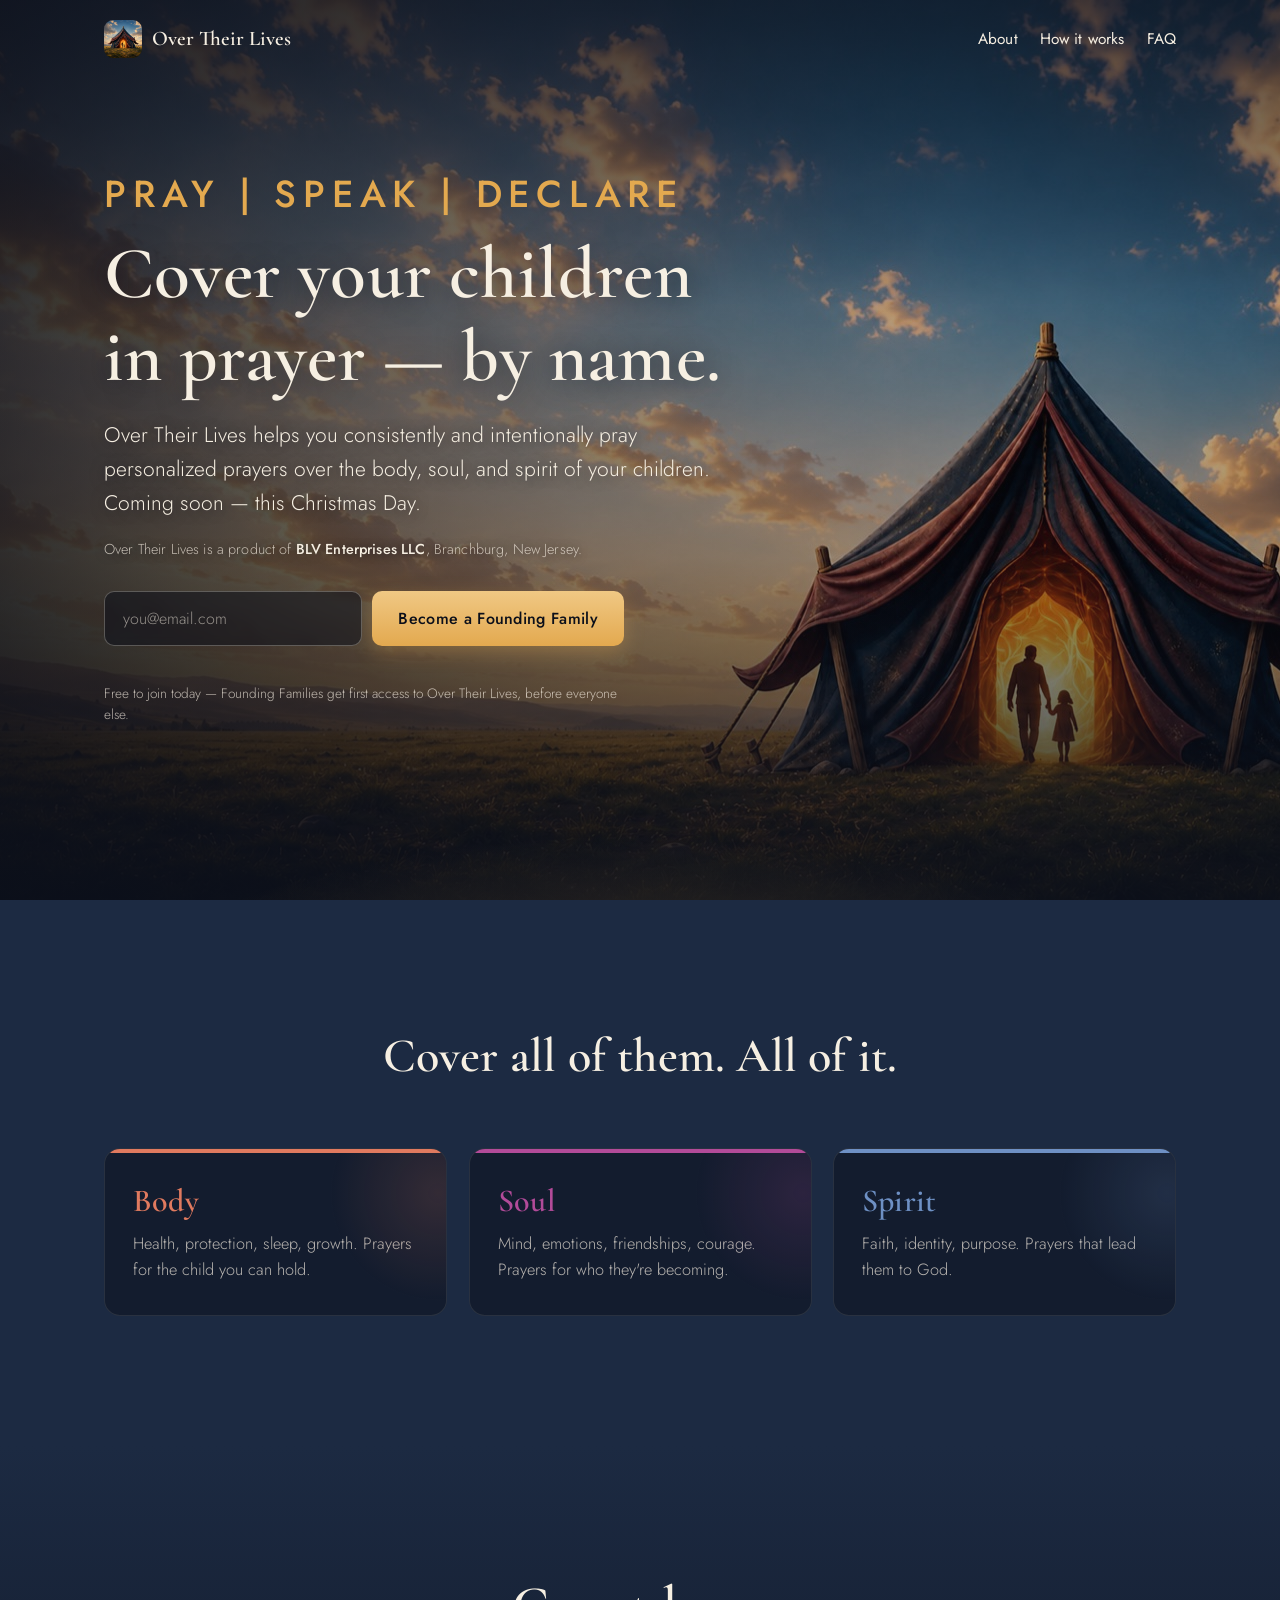
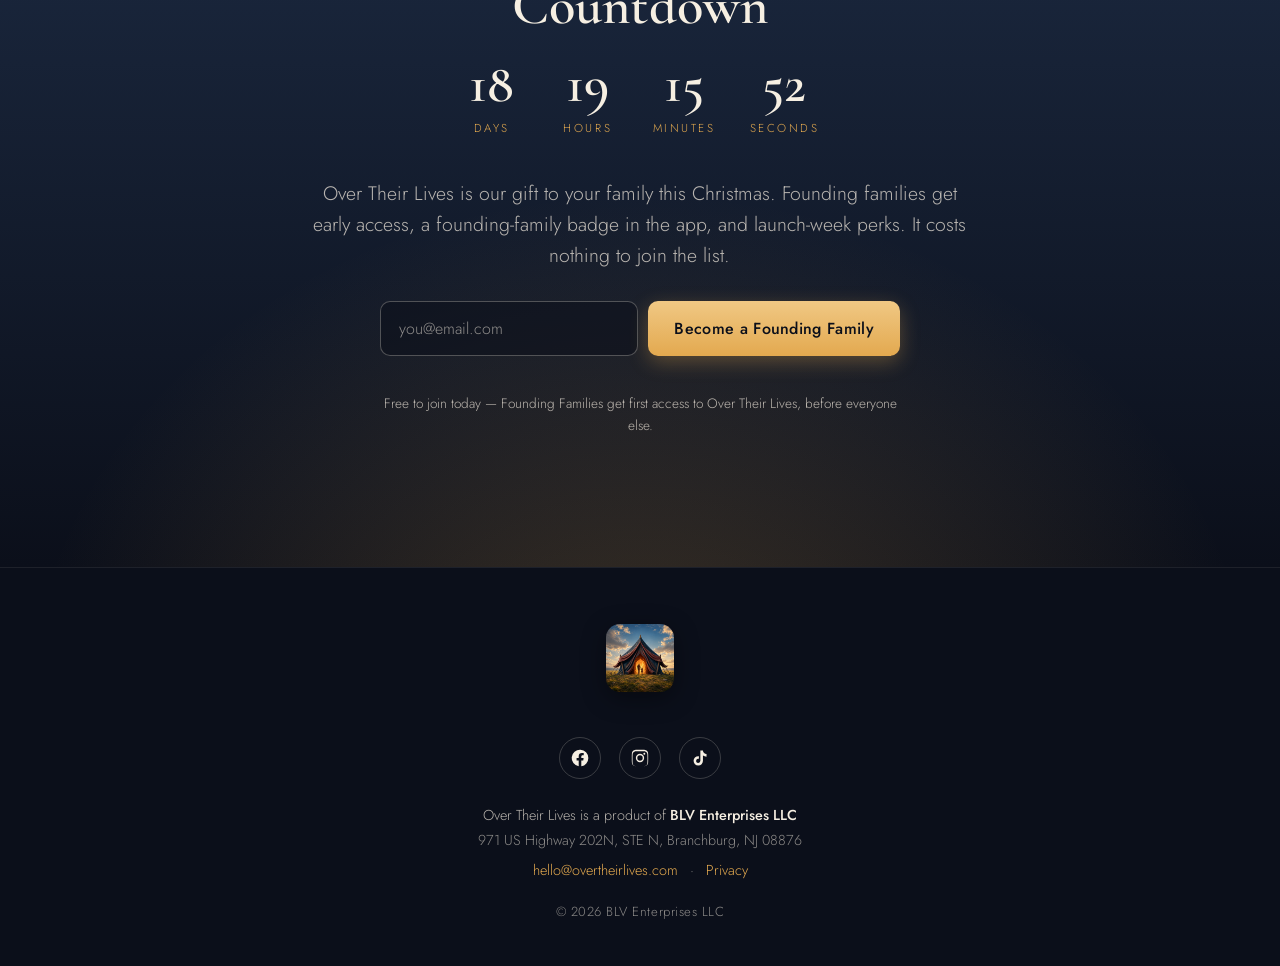
==== index.html @ 95457308 "Make BLV Enterprises LLC prominent for Apple entity verification - /about: h1 is now 'About BLV Ente" ====
<!DOCTYPE html>
<html lang="en">
<head>
<meta charset="UTF-8" />
<meta name="viewport" content="width=device-width, initial-scale=1.0" />

<title>Over Their Lives — Prayers That Know Your Child by Name</title>
<link rel="canonical" href="https://overtheirlives.com/" />
<meta name="description" content="Over Their Lives helps you consistently and intentionally pray personalized prayers over the body, soul, and spirit of your children. Coming Christmas Day 2026. Built by BLV Enterprises LLC." />
<meta name="theme-color" content="#0B0F1A" />

<!-- Open Graph -->
<meta property="og:type" content="website" />
<meta property="og:title" content="Over Their Lives — Prayers That Know Your Child by Name" />
<meta property="og:description" content="Personalized prayers for your children — body, soul, and spirit. Launching Christmas Day 2026. Become a founding family." />
<meta property="og:image" content="assets/og-image.jpg" />
<meta property="og:image:width" content="1200" />
<meta property="og:image:height" content="630" />
<meta property="og:url" content="https://overtheirlives.com/" />
<meta property="og:site_name" content="Over Their Lives" />

<!-- Twitter -->
<meta name="twitter:card" content="summary_large_image" />
<meta name="twitter:title" content="Over Their Lives — Prayers That Know Your Child by Name" />
<meta name="twitter:description" content="Personalized prayers for your children — body, soul, and spirit. Launching Christmas Day 2026." />
<meta name="twitter:image" content="assets/og-image.jpg" />

<!-- Favicons -->
<link rel="icon" href="assets/favicon.png" type="image/png" />
<link rel="apple-touch-icon" href="assets/apple-touch-icon.png" />

<!-- Fonts: system fallback renders instantly; Google Fonts swap in -->
<link rel="preconnect" href="https://fonts.googleapis.com" />
<link rel="preconnect" href="https://fonts.gstatic.com" crossorigin />
<link href="https://fonts.googleapis.com/css2?family=Cormorant+Garamond:wght@500;600&family=Jost:wght@300;400;500&display=swap" rel="stylesheet" />

<style>
  :root {
    --midnight:    #0B0F1A;
    --deep-night:  #1C2A42;
    --navy:        #3D5A80; /* Spirit */
    --plum:        #7B2869; /* Soul */
    --coral:       #E07A5F; /* Body */
    --gold:        #E3A94F; /* accents / CTA */
    --gold-soft:   #f0c884;
    --cream:       #F6EFE2;
    --cream-dim:   rgba(246, 239, 226, 0.72);
    --cream-faint: rgba(246, 239, 226, 0.55);

    --serif: "Cormorant Garamond", Georgia, "Times New Roman", serif;
    --sans:  "Jost", -apple-system, BlinkMacSystemFont, "Segoe UI", Helvetica, Arial, sans-serif;

    --maxw: 1120px;
  }

  * { box-sizing: border-box; }

  html { scroll-behavior: smooth; }

  body {
    margin: 0;
    background: var(--midnight);
    color: var(--cream);
    font-family: var(--sans);
    font-weight: 300;
    line-height: 1.6;
    -webkit-font-smoothing: antialiased;
    text-rendering: optimizeLegibility;
    overflow-x: hidden;
  }

  h1, h2, h3 {
    font-family: var(--serif);
    font-weight: 600;
    line-height: 1.12;
    margin: 0;
    letter-spacing: 0.2px;
  }

  p { margin: 0; }

  a { color: var(--gold); text-decoration: none; }
  a:hover { text-decoration: underline; }

  .wrap {
    width: 100%;
    max-width: var(--maxw);
    margin: 0 auto;
    padding: 0 24px;
  }

  .eyebrow {
    font-family: var(--sans);
    font-weight: 500;
    text-transform: uppercase;
    letter-spacing: 0.18em;
    font-size: clamp(1rem, 4.6vw, 2.35rem);
    color: var(--gold);
    display: block;
    line-height: 1.1;
    margin-bottom: 14px;
  }

  /* ---------- Top nav (overlay on hero) ---------- */
  .hero-nav { position: absolute; top: 0; left: 0; width: 100%; z-index: 6; }
  .hero-nav .nav-wrap {
    max-width: 1120px; margin: 0 auto; padding: 20px 24px;
    display: flex; align-items: center; gap: 14px;
  }
  .hero-nav .nav-logo { display: flex; align-items: center; gap: 10px; text-decoration: none; }
  .hero-nav .nav-logo img { width: 38px; height: 38px; border-radius: 9px; }
  .hero-nav .nav-brand { font-family: var(--serif); font-size: 1.3rem; font-weight: 600; color: var(--cream); }
  .hero-nav .nav-links { margin-left: auto; display: flex; gap: 22px; }
  .hero-nav .nav-links a {
    font-family: var(--sans); font-weight: 400; font-size: 0.96rem;
    color: var(--cream); text-decoration: none; letter-spacing: 0.01em; white-space: nowrap;
  }
  .hero-nav .nav-links a:hover { color: var(--gold); }
  @media (max-width: 480px) {
    .hero-nav .nav-brand { display: none; }
    .hero-nav .nav-links { gap: 16px; }
    .hero-nav .nav-links a { font-size: 0.9rem; }
    .hero-nav .nav-wrap { padding: 16px 20px; }
  }

  /* ---------- Reveal-on-scroll ---------- */
  .reveal {
    opacity: 0;
    transform: translateY(22px);
    transition: opacity 0.9s ease, transform 0.9s ease;
    will-change: opacity, transform;
  }
  .reveal.in { opacity: 1; transform: none; }
  @media (prefers-reduced-motion: reduce) {
    .reveal { opacity: 1; transform: none; transition: none; }
    html { scroll-behavior: auto; }
  }

  /* =====================================================
     HERO
  ===================================================== */
  .hero {
    position: relative;
    min-height: 100svh;
    display: flex;
    align-items: center;
    /* documented fallback if hero.jpg is missing */
    background:
      radial-gradient(120% 90% at 50% 118%, rgba(227,169,79,0.34) 0%, rgba(227,169,79,0) 55%),
      linear-gradient(180deg, #0B0F1A 0%, #1C2A42 100%);
    background-size: cover;
    background-position: center 42%;
    overflow: hidden;
  }
  .hero__img {
    position: absolute;
    inset: 0;
    width: 100%;
    height: 100%;
    object-fit: cover;
    object-position: center 42%;
    z-index: 0;
  }
  .hero__scrim {
    position: absolute;
    inset: 0;
    z-index: 1;
    background:
      linear-gradient(180deg, rgba(11,15,26,0.72) 0%, rgba(11,15,26,0.28) 34%, rgba(11,15,26,0.34) 62%, rgba(11,15,26,0.92) 100%),
      linear-gradient(90deg, rgba(11,15,26,0.78) 0%, rgba(11,15,26,0.22) 46%, rgba(11,15,26,0) 74%);
  }
  /* soft gold glow that breathes gently up from the base */
  .hero__glow {
    position: absolute;
    left: 50%; bottom: -18%;
    width: 130%; height: 60%;
    transform: translateX(-50%);
    z-index: 1;
    background: radial-gradient(50% 60% at 50% 100%, rgba(227,169,79,0.28) 0%, rgba(227,169,79,0) 70%);
    pointer-events: none;
    animation: breathe 7s ease-in-out infinite;
  }
  @keyframes breathe {
    0%, 100% { opacity: 0.65; }
    50%      { opacity: 1; }
  }
  @media (prefers-reduced-motion: reduce) {
    .hero__glow { animation: none; }
  }

  .hero__content {
    position: relative;
    z-index: 2;
    padding: 96px 0;
    max-width: 640px;
  }
  .hero h1 {
    font-size: clamp(2.6rem, 7vw, 4.6rem);
    margin: 18px 0 20px;
    text-shadow: 0 2px 26px rgba(11,15,26,0.55);
  }
  .hero .subline {
    font-size: clamp(1.05rem, 2.2vw, 1.32rem);
    color: var(--cream);
    max-width: 34em;
    margin-bottom: 18px;
    text-shadow: 0 1px 14px rgba(11,15,26,0.6);
  }
  .hero-entity {
    font-size: 0.9rem;
    color: var(--cream-dim);
    margin: 0 0 30px;
    letter-spacing: 0.01em;
    text-shadow: 0 1px 10px rgba(11,15,26,0.6);
  }
  .hero-entity strong { color: var(--cream); font-weight: 500; }

  /* =====================================================
     EMAIL FORM
  ===================================================== */
  .signup { max-width: 520px; }
  .form-row {
    display: flex;
    gap: 10px;
    flex-wrap: wrap;
  }
  .form-row input[type="email"] {
    flex: 1 1 220px;
    min-width: 0;
    padding: 15px 18px;
    font-family: var(--sans);
    font-size: 1rem;
    font-weight: 300;
    color: var(--cream);
    background: rgba(11,15,26,0.55);
    border: 1px solid rgba(246,239,226,0.28);
    border-radius: 10px;
    outline: none;
    transition: border-color 0.2s ease, box-shadow 0.2s ease;
    -webkit-backdrop-filter: blur(4px);
    backdrop-filter: blur(4px);
  }
  .form-row input[type="email"]::placeholder { color: var(--cream-faint); }
  .form-row input[type="email"]:focus {
    border-color: var(--gold);
    box-shadow: 0 0 0 3px rgba(227,169,79,0.25);
  }

  .btn {
    flex: 0 0 auto;
    padding: 15px 26px;
    font-family: var(--sans);
    font-size: 1rem;
    font-weight: 500;
    letter-spacing: 0.02em;
    color: var(--midnight);
    background: linear-gradient(180deg, var(--gold-soft) 0%, var(--gold) 100%);
    border: none;
    border-radius: 10px;
    cursor: pointer;
    box-shadow: 0 6px 20px rgba(227,169,79,0.32);
    transition: transform 0.15s ease, box-shadow 0.2s ease, filter 0.2s ease;
    white-space: nowrap;
  }
  .btn:hover { transform: translateY(-1px); box-shadow: 0 9px 26px rgba(227,169,79,0.42); filter: brightness(1.03); }
  .btn:active { transform: translateY(0); }
  .btn:disabled { opacity: 0.7; cursor: default; transform: none; }

  .microcopy {
    margin-top: 12px;
    font-size: 0.85rem;
    color: var(--cream-dim);
  }
  .form-error {
    margin-top: 10px;
    font-size: 0.85rem;
    color: var(--coral);
    min-height: 1.1em;
  }

  .form-success {
    display: none;
    padding: 20px 22px;
    background: rgba(61,90,128,0.22);
    border: 1px solid rgba(227,169,79,0.5);
    border-radius: 12px;
    font-family: var(--serif);
    font-size: 1.5rem;
    color: var(--cream);
  }
  .signup.done .form-panel { display: none; }
  .signup.done .form-success { display: block; }

  /* =====================================================
     SECTIONS
  ===================================================== */
  section { position: relative; }

  .section-pad { padding: clamp(72px, 11vw, 130px) 0; }

  /* Body / Soul / Spirit cards */
  .dims { background: var(--deep-night); }
  .dims .head {
    text-align: center;
    margin-bottom: clamp(40px, 6vw, 64px);
  }
  .dims h2 { font-size: clamp(1.9rem, 4.4vw, 3rem); }

  .cards {
    display: grid;
    grid-template-columns: repeat(3, 1fr);
    gap: 22px;
  }
  .card {
    position: relative;
    padding: 34px 28px 32px;
    background: rgba(11,15,26,0.5);
    border: 1px solid rgba(246,239,226,0.10);
    border-radius: 16px;
    overflow: hidden;
    transition: transform 0.25s ease, border-color 0.25s ease;
  }
  .card:hover { transform: translateY(-4px); border-color: rgba(246,239,226,0.2); }
  .card::before {
    content: "";
    position: absolute;
    top: 0; left: 0;
    width: 100%; height: 4px;
    background: var(--accent);
  }
  .card::after {
    content: "";
    position: absolute;
    top: -40%; right: -30%;
    width: 220px; height: 220px;
    border-radius: 50%;
    background: radial-gradient(circle, var(--accent) 0%, transparent 70%);
    opacity: 0.16;
    pointer-events: none;
  }
  .card h3 {
    font-size: 2rem;
    margin: 0 0 12px;
    color: var(--accent);
  }
  .card p { color: var(--cream-dim); font-size: 1.02rem; }

  .card--body   { --accent: #E07A5F; }
  .card--soul   { --accent: #B24B99; } /* lightened plum for legibility as accent text */
  .card--spirit { --accent: #6E90C4; } /* lightened navy for legibility as accent text */

  /* Founding families / final CTA */
  .founding {
    position: relative;
    text-align: center;
    background:
      radial-gradient(80% 120% at 50% 120%, rgba(227,169,79,0.22) 0%, rgba(227,169,79,0) 60%),
      linear-gradient(180deg, var(--deep-night) 0%, var(--midnight) 100%);
  }
  .founding h2 { font-size: clamp(2.1rem, 5vw, 3.4rem); margin-bottom: 20px; }
  .founding .body {
    font-size: clamp(1.05rem, 2vw, 1.22rem);
    color: var(--cream-dim);
    max-width: 34em;
    margin: 0 auto 30px;
  }
  .founding .signup { margin: 0 auto; }
  .founding .form-success { text-align: center; }

  /* Countdown */
  .countdown {
    display: flex;
    justify-content: center;
    gap: clamp(14px, 4vw, 34px);
    margin: 0 auto 40px;
    flex-wrap: wrap;
  }
  .cd-unit { min-width: 62px; }
  .cd-num {
    font-family: var(--serif);
    font-size: clamp(2.2rem, 6vw, 3.4rem);
    font-weight: 600;
    color: var(--cream);
    line-height: 1;
  }
  .cd-label {
    font-size: 0.72rem;
    text-transform: uppercase;
    letter-spacing: 0.22em;
    color: var(--gold);
    margin-top: 8px;
  }

  /* =====================================================
     FOOTER
  ===================================================== */
  footer {
    background: var(--midnight);
    border-top: 1px solid rgba(246,239,226,0.08);
    padding: 56px 0 44px;
    text-align: center;
  }
  .footer-mark {
    width: 68px; height: 68px;
    border-radius: 14px;
    margin-bottom: 20px;
    box-shadow: 0 6px 24px rgba(0,0,0,0.4);
  }
  .socials {
    display: flex;
    justify-content: center;
    gap: 18px;
    margin: 18px 0 24px;
  }
  .socials a {
    display: inline-flex;
    align-items: center;
    justify-content: center;
    width: 42px; height: 42px;
    border-radius: 50%;
    border: 1px solid rgba(246,239,226,0.2);
    color: var(--cream);
    transition: border-color 0.2s ease, background 0.2s ease, transform 0.2s ease;
  }
  .socials a:hover { border-color: var(--gold); background: rgba(227,169,79,0.12); transform: translateY(-2px); text-decoration: none; }
  .socials svg { width: 20px; height: 20px; fill: currentColor; }
  .foot-company {
    margin: 4px 0 18px;
    font-size: 0.9rem;
    color: var(--cream-dim);
    line-height: 1.7;
  }
  .foot-company strong { color: var(--cream); font-weight: 500; }
  .foot-address { color: var(--cream-faint); }
  .foot-links { margin-top: 6px; }
  .foot-links a { color: var(--gold); }
  .foot-dot { color: var(--cream-faint); margin: 0 8px; }
  .foot-line {
    font-size: 0.82rem;
    color: var(--cream-faint);
    letter-spacing: 0.04em;
  }

  /* =====================================================
     RESPONSIVE
  ===================================================== */
  @media (max-width: 860px) {
    .cards { grid-template-columns: 1fr; gap: 16px; }
    .hero__scrim {
      background:
        linear-gradient(180deg, rgba(11,15,26,0.66) 0%, rgba(11,15,26,0.35) 40%, rgba(11,15,26,0.94) 100%);
    }
    .hero__content { padding: 88px 0 72px; }
  }
  @media (max-width: 480px) {
    .wrap { padding: 0 20px; }
    .btn { flex: 1 1 100%; }
  }
</style>
</head>
<body>

<!-- ============================ HERO ============================ -->
<header class="hero" id="top">
  <nav class="hero-nav" aria-label="Primary">
    <div class="nav-wrap">
      <a class="nav-logo" href="/"><img src="assets/mark-256.png" alt="" /><span class="nav-brand">Over Their Lives</span></a>
      <div class="nav-links">
        <a href="/about">About</a>
        <a href="/how-it-works">How it works</a>
        <a href="/faq">FAQ</a>
      </div>
    </div>
  </nav>
  <img class="hero__img" src="assets/hero.jpg"
       alt="A glowing tent standing in an open field at golden hour, a parent leading a child by the hand into the warm light inside — the covering over a family."
       fetchpriority="high" />
  <div class="hero__scrim"></div>
  <div class="hero__glow"></div>

  <div class="wrap">
    <div class="hero__content">
      <span class="eyebrow">Pray&nbsp;|&nbsp;Speak&nbsp;|&nbsp;Declare</span>
      <h1>Cover your children in prayer — by name.</h1>
      <p class="subline">Over Their Lives helps you consistently and intentionally pray personalized prayers over the body, soul, and spirit of your children. Coming soon — this Christmas Day.</p>
      <p class="hero-entity">Over Their Lives is a product of <strong>BLV Enterprises LLC</strong>, Branchburg, New Jersey.</p>

      <!-- SIGNUP (hero) -->
      <form class="signup" data-signup novalidate
            action="https://formspree.io/f/xaewqpoo" method="POST">
        <div class="form-panel">
          <div class="form-row">
            <label class="sr-only" for="email-hero" style="position:absolute;width:1px;height:1px;overflow:hidden;clip:rect(0 0 0 0);">Your email address</label>
            <input id="email-hero" type="email" name="email" required
                   autocomplete="email" placeholder="you@email.com" />
            <button class="btn" type="submit">Become a Founding Family</button>
          </div>
          <p class="form-error" data-error aria-live="polite"></p>
          <p class="microcopy">Free to join today — Founding Families get first access to Over Their Lives, before everyone else.</p>
        </div>
        <div class="form-success" role="status">You're in. See you Christmas morning. 🕊️</div>
      </form>
    </div>
  </div>
</header>

<!-- ============ BODY · SOUL · SPIRIT ============ -->
<section class="dims section-pad">
  <div class="wrap">
    <div class="head reveal">
      <h2>Cover all of them. All of it.</h2>
    </div>
    <div class="cards">
      <div class="card card--body reveal">
        <h3>Body</h3>
        <p>Health, protection, sleep, growth. Prayers for the child you can hold.</p>
      </div>
      <div class="card card--soul reveal">
        <h3>Soul</h3>
        <p>Mind, emotions, friendships, courage. Prayers for who they're becoming.</p>
      </div>
      <div class="card card--spirit reveal">
        <h3>Spirit</h3>
        <p>Faith, identity, purpose. Prayers that lead them to God.</p>
      </div>
    </div>
  </div>
</section>

<!-- ============ FOUNDING FAMILIES (final ask) ============ -->
<section class="founding section-pad" id="join">
  <div class="wrap">
    <h2 class="reveal">Countdown</h2>

    <!-- Gentle countdown to Dec 25, 2026 -->
    <div class="countdown reveal" data-countdown aria-label="Time until launch on December 25, 2026">
      <div class="cd-unit"><div class="cd-num" data-days>—</div><div class="cd-label">Days</div></div>
      <div class="cd-unit"><div class="cd-num" data-hours>—</div><div class="cd-label">Hours</div></div>
      <div class="cd-unit"><div class="cd-num" data-mins>—</div><div class="cd-label">Minutes</div></div>
      <div class="cd-unit"><div class="cd-num" data-secs>—</div><div class="cd-label">Seconds</div></div>
    </div>

    <p class="body reveal">Over Their Lives is our gift to your family this Christmas. Founding families get early access, a founding-family badge in the app, and launch-week perks. It costs nothing to join the list.</p>

    <!-- SIGNUP (repeat) -->
    <form class="signup reveal" data-signup novalidate
          action="https://formspree.io/f/xaewqpoo" method="POST">
      <div class="form-panel">
        <div class="form-row">
          <label for="email-join" style="position:absolute;width:1px;height:1px;overflow:hidden;clip:rect(0 0 0 0);">Your email address</label>
          <input id="email-join" type="email" name="email" required
                 autocomplete="email" placeholder="you@email.com" />
          <button class="btn" type="submit">Become a Founding Family</button>
        </div>
        <p class="form-error" data-error aria-live="polite"></p>
        <p class="microcopy">Free to join today — Founding Families get first access to Over Their Lives, before everyone else.</p>
      </div>
      <div class="form-success" role="status">You're in. See you Christmas morning. 🕊️</div>
    </form>
  </div>
</section>

<!-- ============ FOOTER ============ -->
<footer>
  <div class="wrap">
    <img class="footer-mark" src="assets/mark-256.png" alt="Over Their Lives mark" />
    <div class="socials">
      <!-- [NANA DECIDES: exact profile URLs] -->
      <a href="https://www.facebook.com/overtheirlives" aria-label="Over Their Lives on Facebook" target="_blank" rel="noopener">
        <svg viewBox="0 0 24 24" aria-hidden="true"><path d="M22 12a10 10 0 1 0-11.56 9.88v-6.99H7.9V12h2.54V9.8c0-2.5 1.49-3.89 3.78-3.89 1.09 0 2.24.2 2.24.2v2.46h-1.26c-1.24 0-1.63.77-1.63 1.56V12h2.78l-.44 2.89h-2.34v6.99A10 10 0 0 0 22 12z"/></svg>
      </a>
      <a href="https://www.instagram.com/overtheirlives" aria-label="Over Their Lives on Instagram" target="_blank" rel="noopener">
        <svg viewBox="0 0 24 24" aria-hidden="true"><path d="M12 2.16c3.2 0 3.58.01 4.85.07 1.17.05 1.8.25 2.23.41.56.22.96.48 1.38.9.42.42.68.82.9 1.38.16.42.36 1.06.41 2.23.06 1.27.07 1.65.07 4.85s-.01 3.58-.07 4.85c-.05 1.17-.25 1.8-.41 2.23-.22.56-.48.96-.9 1.38-.42.42-.82.68-1.38.9-.42.16-1.06.36-2.23.41-1.27.06-1.65.07-4.85.07s-3.58-.01-4.85-.07c-1.17-.05-1.8-.25-2.23-.41a3.7 3.7 0 0 1-1.38-.9 3.7 3.7 0 0 1-.9-1.38c-.16-.42-.36-1.06-.41-2.23C2.17 15.58 2.16 15.2 2.16 12s.01-3.58.07-4.85c.05-1.17.25-1.8.41-2.23.22-.56.48-.96.9-1.38.42-.42.82-.68 1.38-.9.42-.16 1.06-.36 2.23-.41C8.42 2.17 8.8 2.16 12 2.16zm0 1.8c-3.15 0-3.52.01-4.76.07-.98.04-1.5.21-1.86.35-.47.18-.8.4-1.15.75-.35.35-.57.68-.75 1.15-.14.36-.31.88-.35 1.86-.06 1.24-.07 1.61-.07 4.76s.01 3.52.07 4.76c.04.98.21 1.5.35 1.86.18.47.4.8.75 1.15.35.35.68.57 1.15.75.36.14.88.31 1.86.35 1.24.06 1.61.07 4.76.07s3.52-.01 4.76-.07c.98-.04 1.5-.21 1.86-.35.47-.18.8-.4 1.15-.75.35-.35.57-.68.75-1.15.14-.36.31-.88.35-1.86.06-1.24.07-1.61.07-4.76s-.01-3.52-.07-4.76c-.04-.98-.21-1.5-.35-1.86a3.1 3.1 0 0 0-.75-1.15 3.1 3.1 0 0 0-1.15-.75c-.36-.14-.88-.31-1.86-.35-1.24-.06-1.61-.07-4.76-.07zm0 3.06a4.98 4.98 0 1 1 0 9.96 4.98 4.98 0 0 1 0-9.96zm0 8.21a3.23 3.23 0 1 0 0-6.46 3.23 3.23 0 0 0 0 6.46zm6.34-8.41a1.16 1.16 0 1 1-2.32 0 1.16 1.16 0 0 1 2.32 0z"/></svg>
      </a>
      <a href="https://www.tiktok.com/@overtheirlives" aria-label="Over Their Lives on TikTok" target="_blank" rel="noopener">
        <svg viewBox="0 0 24 24" aria-hidden="true"><path d="M16.6 5.82a4.28 4.28 0 0 1-1.06-2.82h-3.1v12.4a2.52 2.52 0 0 1-2.52 2.52 2.52 2.52 0 1 1 .75-4.92V9.83a5.62 5.62 0 0 0-.75-.05 5.62 5.62 0 1 0 5.62 5.62V9.01a7.34 7.34 0 0 0 4.29 1.37V7.28a4.28 4.28 0 0 1-3.23-1.46z"/></svg>
      </a>
    </div>
    <div class="foot-company">
      <p>Over Their Lives is a product of <strong>BLV Enterprises&nbsp;LLC</strong></p>
      <p class="foot-address">971 US Highway 202N, STE N, Branchburg, NJ 08876</p>
      <p class="foot-links">
        <a href="mailto:hello@overtheirlives.com">hello@overtheirlives.com</a>
        <span class="foot-dot" aria-hidden="true">·</span>
        <a href="/privacy">Privacy</a>
      </p>
    </div>
    <p class="foot-line">© 2026 BLV Enterprises LLC</p>
  </div>
</footer>

<script>
  /* ---------- Reveal on scroll ---------- */
  (function () {
    var els = document.querySelectorAll('.reveal');
    if (!('IntersectionObserver' in window)) {
      els.forEach(function (el) { el.classList.add('in'); });
      return;
    }
    var io = new IntersectionObserver(function (entries) {
      entries.forEach(function (e) {
        if (e.isIntersecting) { e.target.classList.add('in'); io.unobserve(e.target); }
      });
    }, { threshold: 0.14 });
    els.forEach(function (el) { io.observe(el); });
  })();

  /* ---------- Email capture ----------
     Validates client-side and shows the warm success state.
     Wiring a provider is a one-line change: set FORM_ACTION_PLACEHOLDER
     to your form endpoint (Kit / Formspree / Mailchimp). If the action is
     a real URL, the form POSTs to it (fetch) and still shows the success
     state without leaving the page. Until then it "succeeds" locally so
     the experience is testable.
  */
  (function () {
    var EMAIL_RE = /^[^\s@]+@[^\s@]+\.[^\s@]+$/;

    document.querySelectorAll('[data-signup]').forEach(function (form) {
      var input = form.querySelector('input[type="email"]');
      var errEl = form.querySelector('[data-error]');
      var btn   = form.querySelector('button[type="submit"]');

      form.addEventListener('submit', function (ev) {
        ev.preventDefault();
        errEl.textContent = '';
        var email = (input.value || '').trim();

        if (!EMAIL_RE.test(email)) {
          errEl.textContent = 'Please enter a valid email address.';
          input.focus();
          return;
        }

        var action = form.getAttribute('action');
        var wired = action && action.indexOf('FORM_ACTION_PLACEHOLDER') === -1;

        var succeed = function () { form.classList.add('done'); };

        if (!wired) {
          // Provider not chosen yet — succeed locally so the flow is testable.
          succeed();
          return;
        }

        btn.disabled = true;
        btn.textContent = 'Joining…';
        var data = new FormData(form);
        fetch(action, { method: 'POST', body: data, headers: { 'Accept': 'application/json' } })
          .then(function (r) {
            if (r.ok) { succeed(); }
            else { throw new Error('bad response'); }
          })
          .catch(function () {
            btn.disabled = false;
            btn.textContent = 'Become a Founding Family';
            errEl.textContent = 'Something went wrong. Please try again.';
          });
      });
    });
  })();

  /* ---------- Countdown to Christmas Day 2026 ---------- */
  (function () {
    var box = document.querySelector('[data-countdown]');
    if (!box) return;
    // Launch: Dec 25, 2026, 00:00 local time.
    var target = new Date(2026, 11, 25, 0, 0, 0).getTime();
    var elD = box.querySelector('[data-days]');
    var elH = box.querySelector('[data-hours]');
    var elM = box.querySelector('[data-mins]');
    var elS = box.querySelector('[data-secs]');

    function pad(n) { return (n < 10 ? '0' : '') + n; }

    function tick() {
      var diff = target - Date.now();
      if (diff <= 0) {
        elD.textContent = elH.textContent = elM.textContent = elS.textContent = '00';
        box.setAttribute('aria-label', 'Over Their Lives has launched.');
        return;
      }
      var s = Math.floor(diff / 1000);
      elD.textContent = Math.floor(s / 86400);
      elH.textContent = pad(Math.floor((s % 86400) / 3600));
      elM.textContent = pad(Math.floor((s % 3600) / 60));
      elS.textContent = pad(s % 60);
    }
    tick();
    setInterval(tick, 1000);
  })();
</script>
</body>
</html>
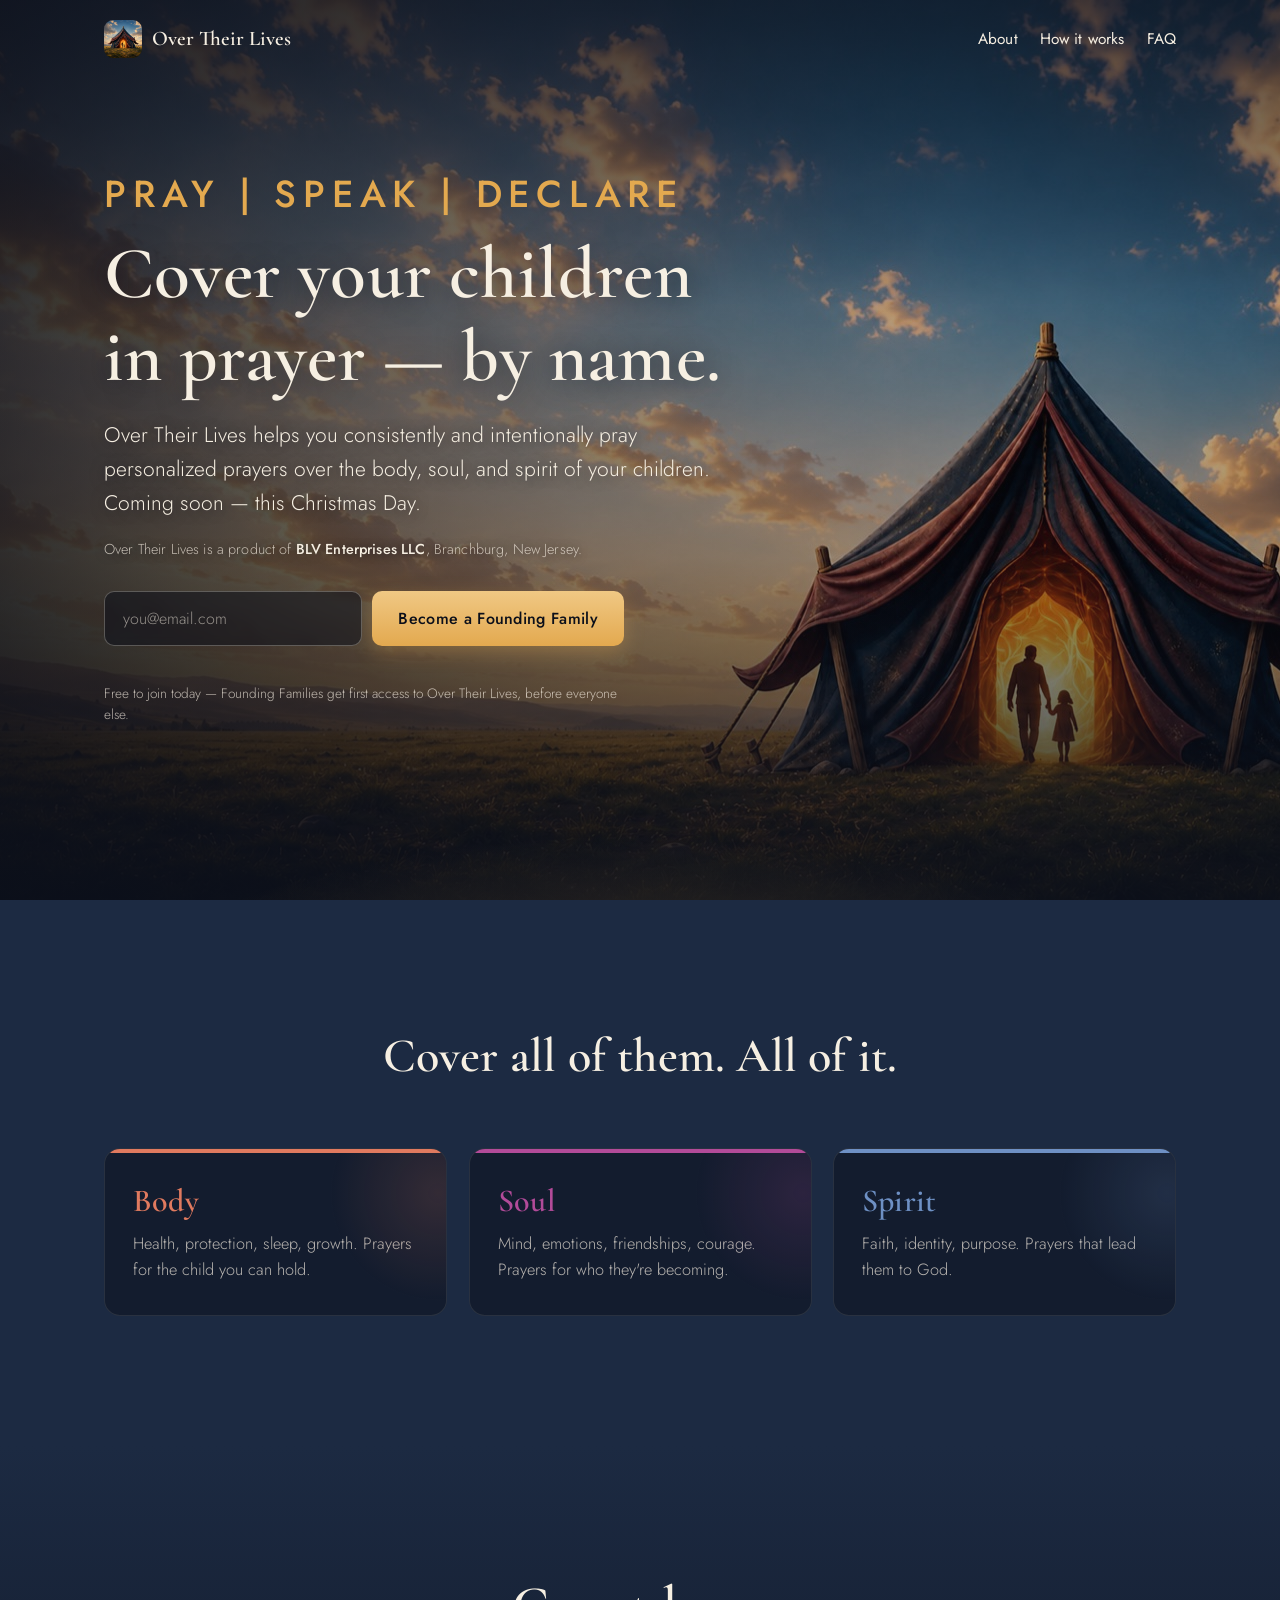
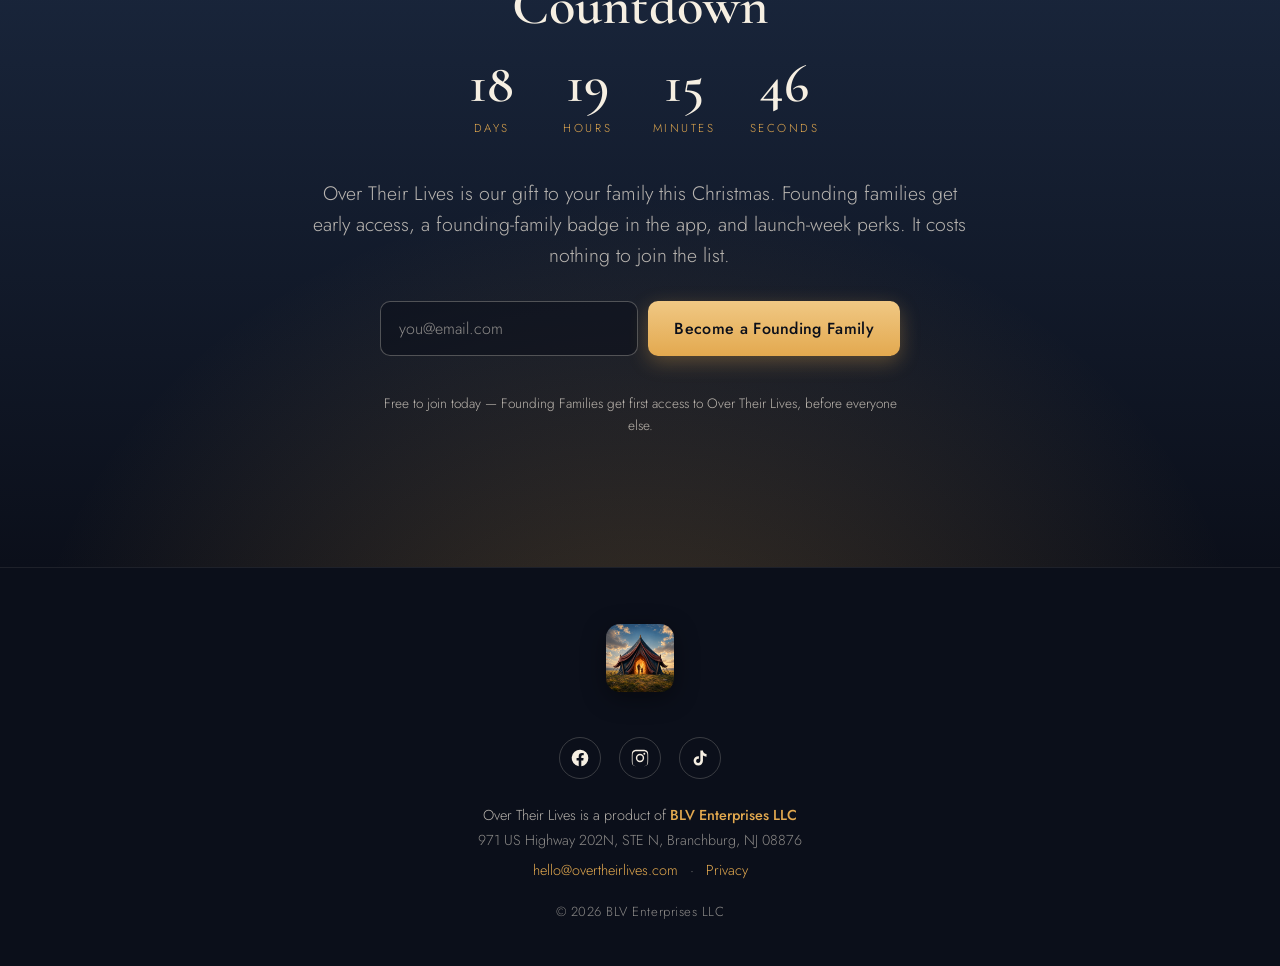
==== commit c10447be: "Footer: link BLV Enterprises LLC to the company site blventerprisesllc.com is live, so the footer's " ====
--- a/index.html
+++ b/index.html
@@ -577,7 +577,7 @@
       </a>
     </div>
     <div class="foot-company">
-      <p>Over Their Lives is a product of <strong>BLV Enterprises&nbsp;LLC</strong></p>
+      <p>Over Their Lives is a product of <strong><a href="https://blventerprisesllc.com">BLV Enterprises&nbsp;LLC</a></strong></p>
       <p class="foot-address">971 US Highway 202N, STE N, Branchburg, NJ 08876</p>
       <p class="foot-links">
         <a href="mailto:hello@overtheirlives.com">hello@overtheirlives.com</a>
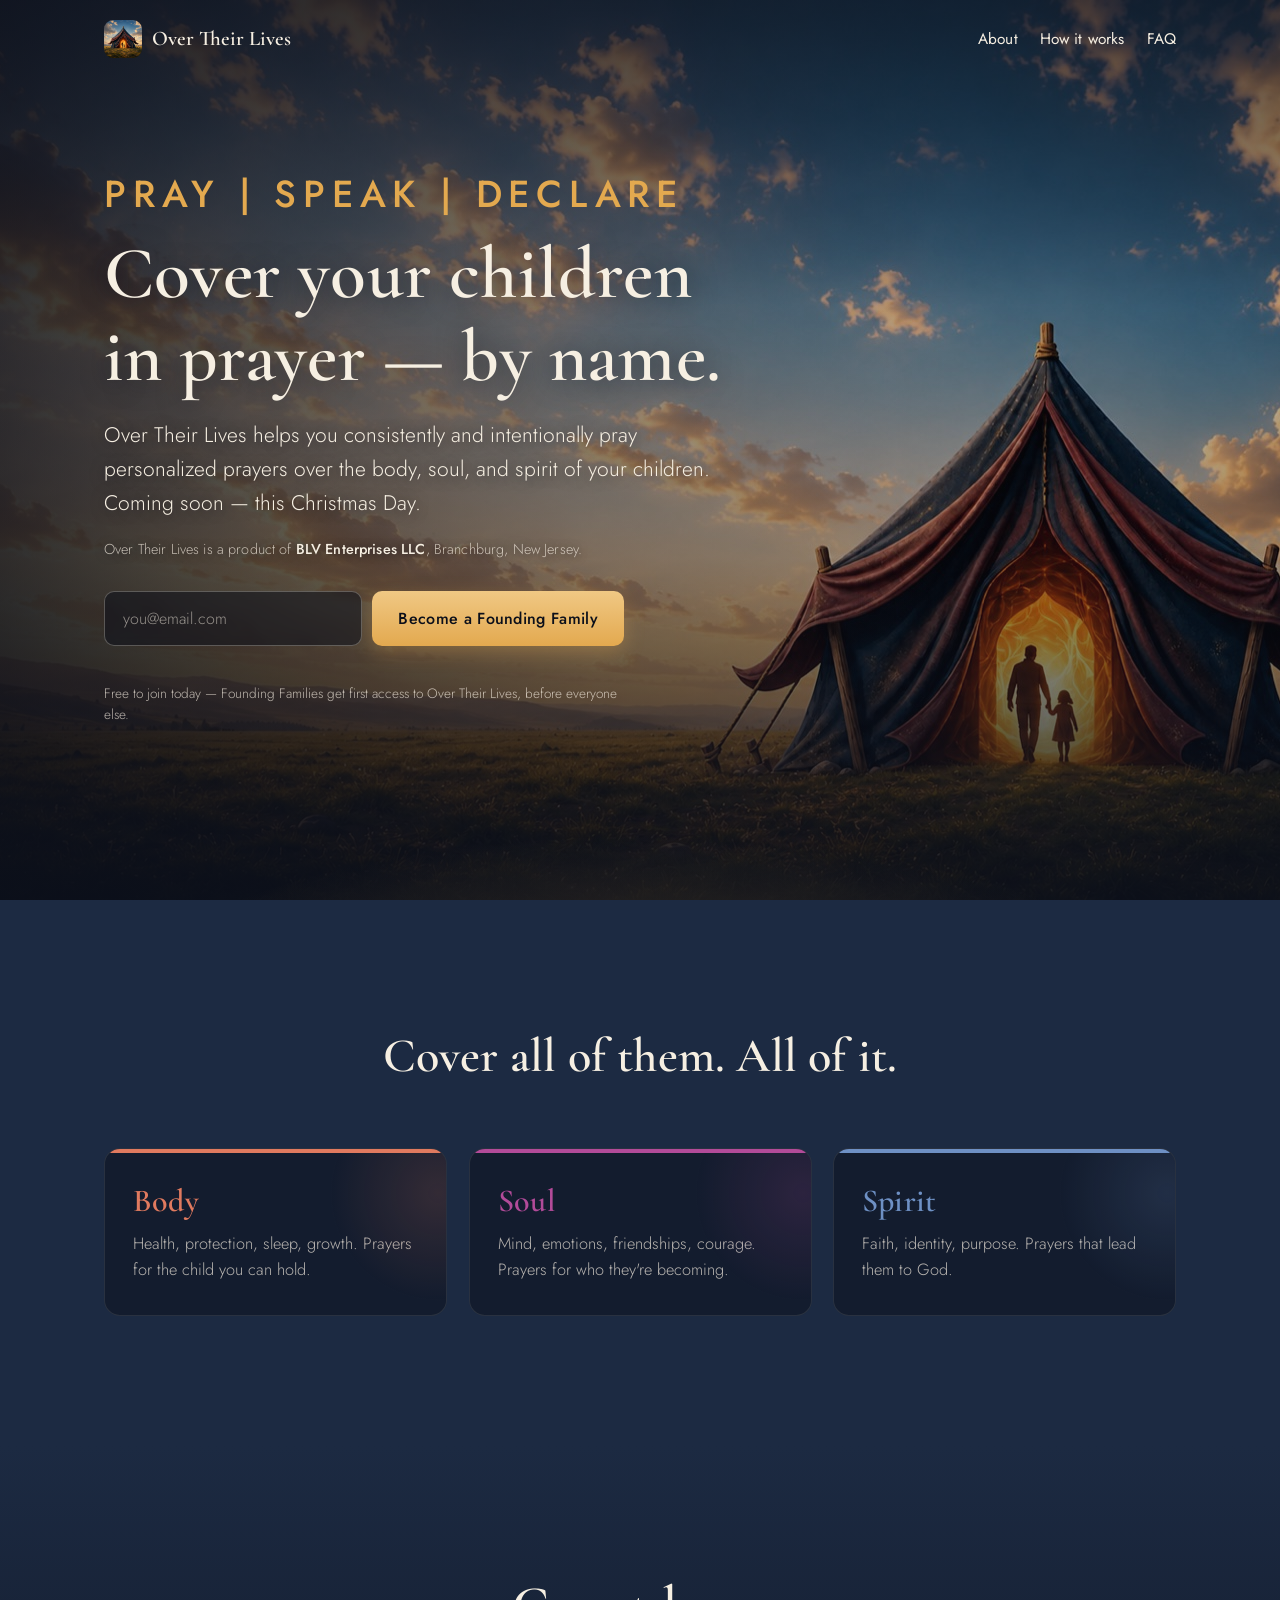
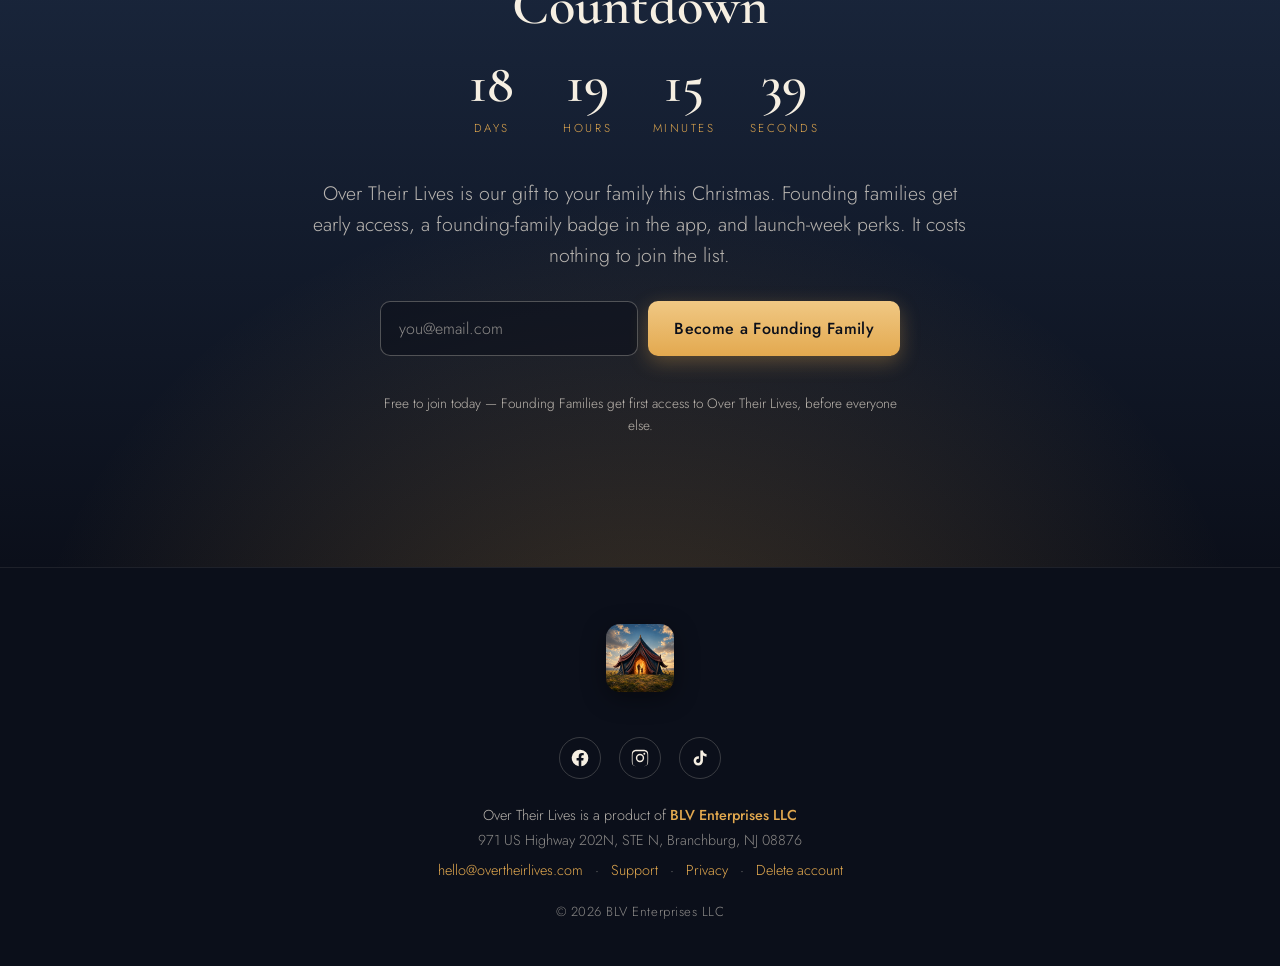
==== commit 8b5dad29: "Add /delete-account and /support pages (App Store + Play requirements) - /delete-account: Google Pla" ====
--- a/index.html
+++ b/index.html
@@ -582,7 +582,11 @@
       <p class="foot-links">
         <a href="mailto:hello@overtheirlives.com">hello@overtheirlives.com</a>
         <span class="foot-dot" aria-hidden="true">·</span>
+        <a href="/support">Support</a>
+        <span class="foot-dot" aria-hidden="true">·</span>
         <a href="/privacy">Privacy</a>
+        <span class="foot-dot" aria-hidden="true">·</span>
+        <a href="/delete-account">Delete account</a>
       </p>
     </div>
     <p class="foot-line">© 2026 BLV Enterprises LLC</p>
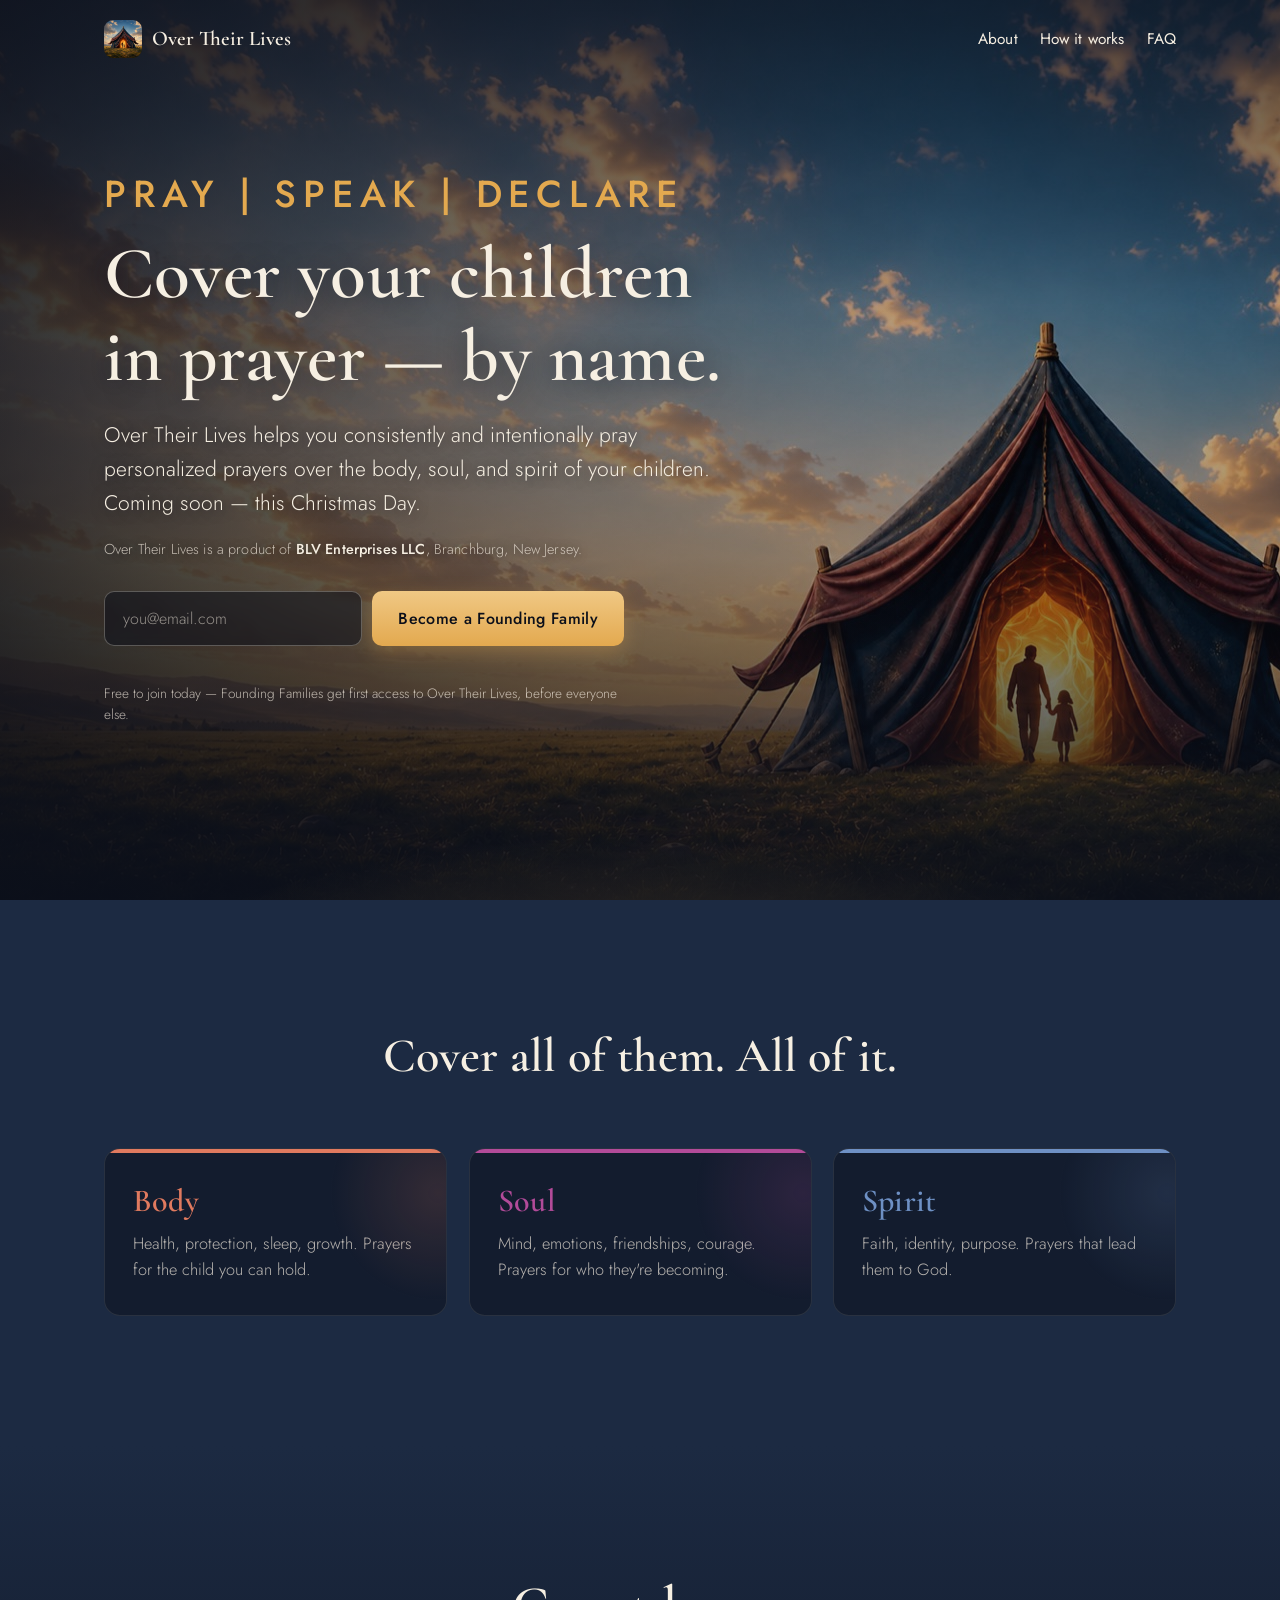
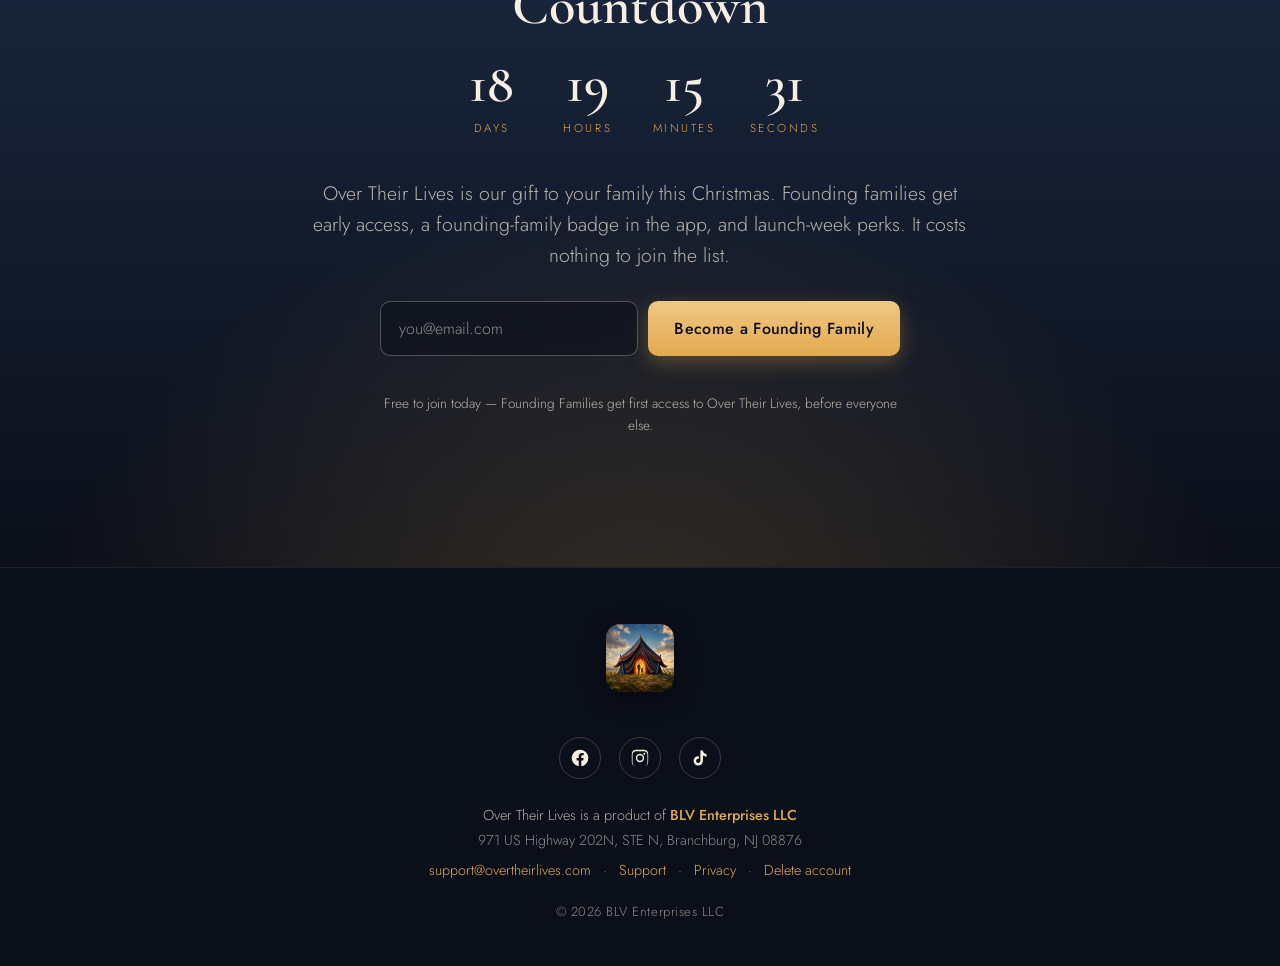
==== commit f5b2f0f2: "Site update (3 Nov): support@ contact, age-not-DOB, multi-person circle - Retire hello@ -> support@ " ====
--- a/index.html
+++ b/index.html
@@ -580,7 +580,7 @@
       <p>Over Their Lives is a product of <strong><a href="https://blventerprisesllc.com">BLV Enterprises&nbsp;LLC</a></strong></p>
       <p class="foot-address">971 US Highway 202N, STE N, Branchburg, NJ 08876</p>
       <p class="foot-links">
-        <a href="mailto:hello@overtheirlives.com">hello@overtheirlives.com</a>
+        <a href="mailto:support@overtheirlives.com">support@overtheirlives.com</a>
         <span class="foot-dot" aria-hidden="true">·</span>
         <a href="/support">Support</a>
         <span class="foot-dot" aria-hidden="true">·</span>
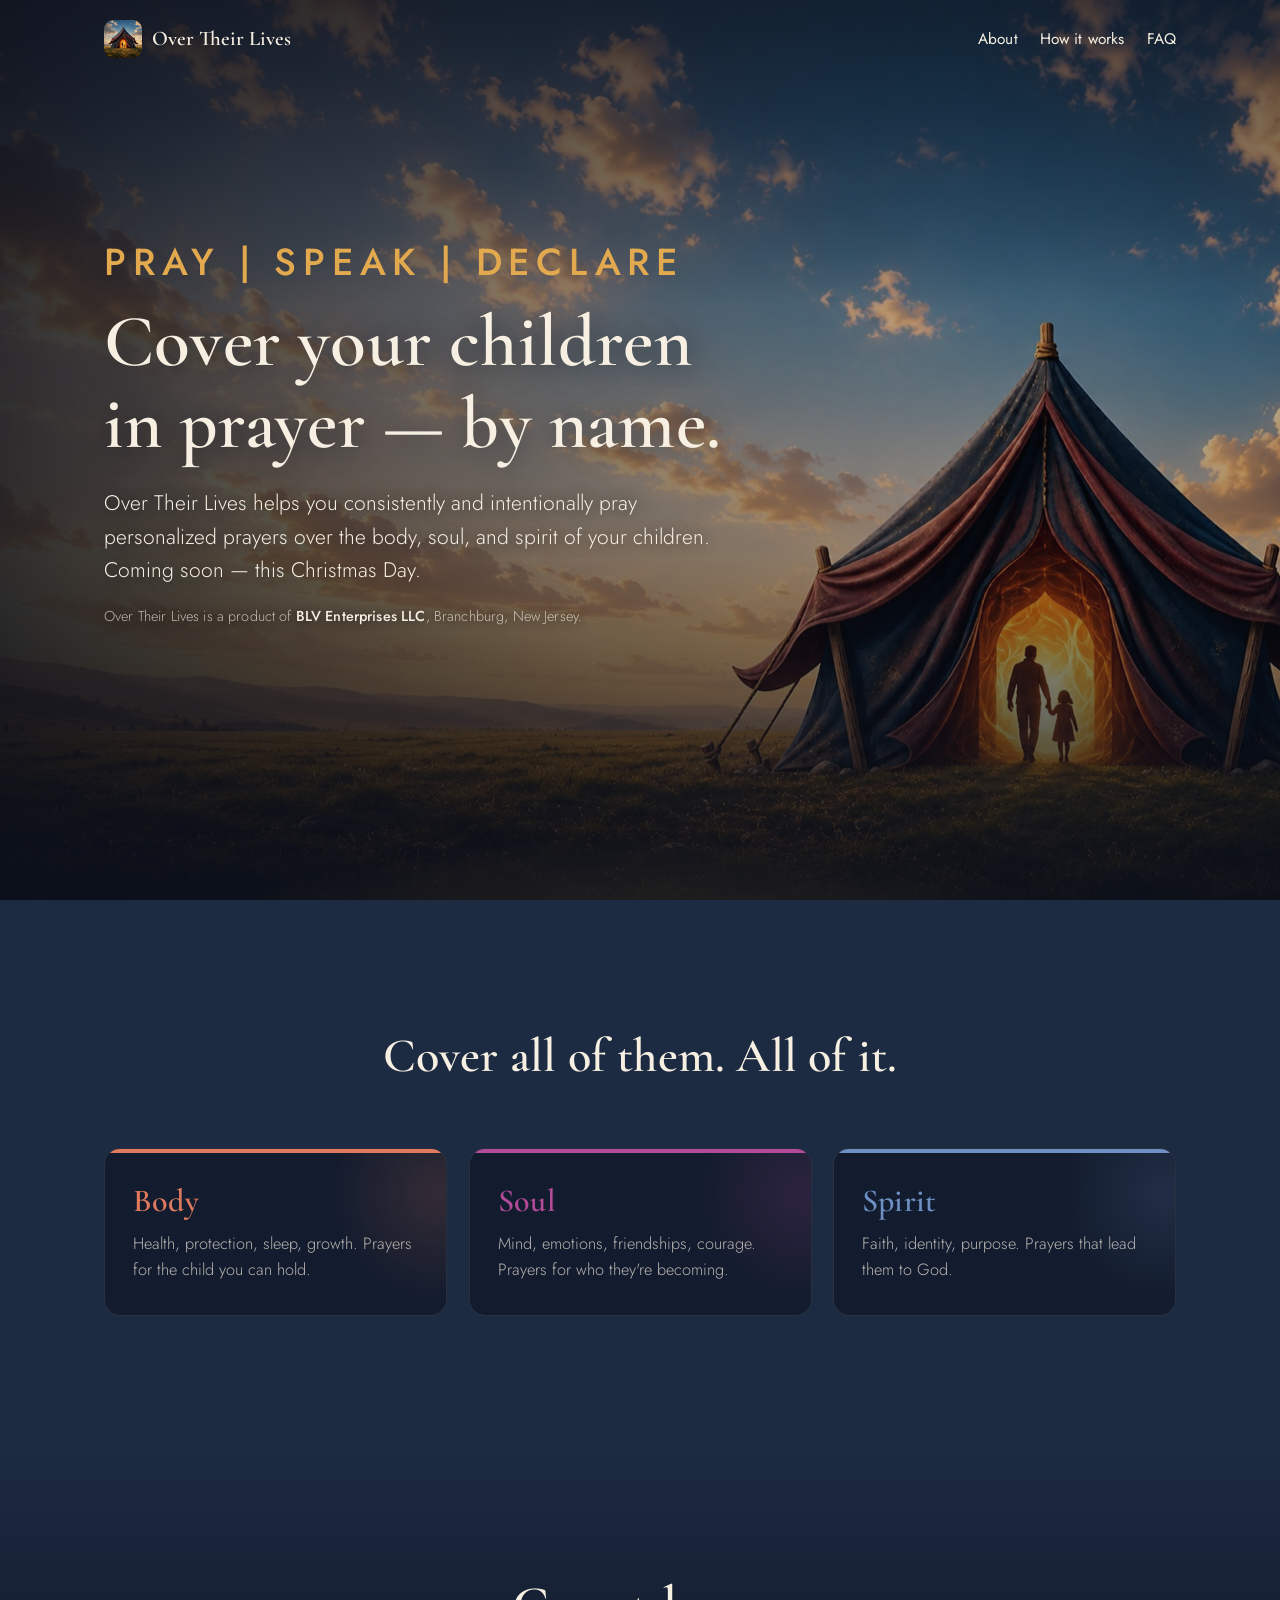
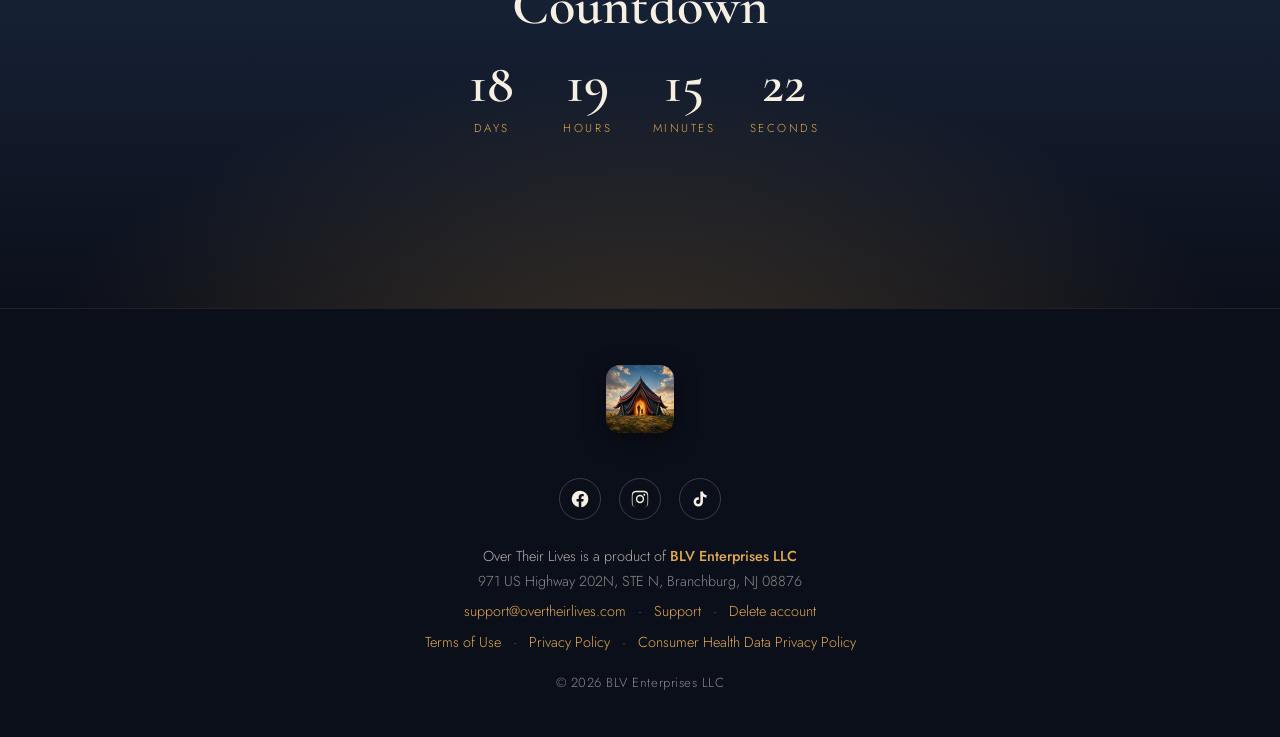
==== commit 10df84ef: "Publish Terms of Use, Privacy Policy and Consumer Health Data Privacy Policy - New /terms and /healt" ====
--- a/index.html
+++ b/index.html
@@ -12,7 +12,7 @@
 <!-- Open Graph -->
 <meta property="og:type" content="website" />
 <meta property="og:title" content="Over Their Lives — Prayers That Know Your Child by Name" />
-<meta property="og:description" content="Personalized prayers for your children — body, soul, and spirit. Launching Christmas Day 2026. Become a founding family." />
+<meta property="og:description" content="Personalized prayers for your children — body, soul, and spirit. Launching Christmas Day 2026." />
 <meta property="og:image" content="assets/og-image.jpg" />
 <meta property="og:image:width" content="1200" />
 <meta property="og:image:height" content="630" />
@@ -216,82 +216,6 @@
   .hero-entity strong { color: var(--cream); font-weight: 500; }
 
   /* =====================================================
-     EMAIL FORM
-  ===================================================== */
-  .signup { max-width: 520px; }
-  .form-row {
-    display: flex;
-    gap: 10px;
-    flex-wrap: wrap;
-  }
-  .form-row input[type="email"] {
-    flex: 1 1 220px;
-    min-width: 0;
-    padding: 15px 18px;
-    font-family: var(--sans);
-    font-size: 1rem;
-    font-weight: 300;
-    color: var(--cream);
-    background: rgba(11,15,26,0.55);
-    border: 1px solid rgba(246,239,226,0.28);
-    border-radius: 10px;
-    outline: none;
-    transition: border-color 0.2s ease, box-shadow 0.2s ease;
-    -webkit-backdrop-filter: blur(4px);
-    backdrop-filter: blur(4px);
-  }
-  .form-row input[type="email"]::placeholder { color: var(--cream-faint); }
-  .form-row input[type="email"]:focus {
-    border-color: var(--gold);
-    box-shadow: 0 0 0 3px rgba(227,169,79,0.25);
-  }
-
-  .btn {
-    flex: 0 0 auto;
-    padding: 15px 26px;
-    font-family: var(--sans);
-    font-size: 1rem;
-    font-weight: 500;
-    letter-spacing: 0.02em;
-    color: var(--midnight);
-    background: linear-gradient(180deg, var(--gold-soft) 0%, var(--gold) 100%);
-    border: none;
-    border-radius: 10px;
-    cursor: pointer;
-    box-shadow: 0 6px 20px rgba(227,169,79,0.32);
-    transition: transform 0.15s ease, box-shadow 0.2s ease, filter 0.2s ease;
-    white-space: nowrap;
-  }
-  .btn:hover { transform: translateY(-1px); box-shadow: 0 9px 26px rgba(227,169,79,0.42); filter: brightness(1.03); }
-  .btn:active { transform: translateY(0); }
-  .btn:disabled { opacity: 0.7; cursor: default; transform: none; }
-
-  .microcopy {
-    margin-top: 12px;
-    font-size: 0.85rem;
-    color: var(--cream-dim);
-  }
-  .form-error {
-    margin-top: 10px;
-    font-size: 0.85rem;
-    color: var(--coral);
-    min-height: 1.1em;
-  }
-
-  .form-success {
-    display: none;
-    padding: 20px 22px;
-    background: rgba(61,90,128,0.22);
-    border: 1px solid rgba(227,169,79,0.5);
-    border-radius: 12px;
-    font-family: var(--serif);
-    font-size: 1.5rem;
-    color: var(--cream);
-  }
-  .signup.done .form-panel { display: none; }
-  .signup.done .form-success { display: block; }
-
-  /* =====================================================
      SECTIONS
   ===================================================== */
   section { position: relative; }
@@ -358,14 +282,6 @@
       linear-gradient(180deg, var(--deep-night) 0%, var(--midnight) 100%);
   }
   .founding h2 { font-size: clamp(2.1rem, 5vw, 3.4rem); margin-bottom: 20px; }
-  .founding .body {
-    font-size: clamp(1.05rem, 2vw, 1.22rem);
-    color: var(--cream-dim);
-    max-width: 34em;
-    margin: 0 auto 30px;
-  }
-  .founding .signup { margin: 0 auto; }
-  .founding .form-success { text-align: center; }
 
   /* Countdown */
   .countdown {
@@ -454,7 +370,6 @@
   }
   @media (max-width: 480px) {
     .wrap { padding: 0 20px; }
-    .btn { flex: 1 1 100%; }
   }
 </style>
 </head>
@@ -484,22 +399,6 @@
       <h1>Cover your children in prayer — by name.</h1>
       <p class="subline">Over Their Lives helps you consistently and intentionally pray personalized prayers over the body, soul, and spirit of your children. Coming soon — this Christmas Day.</p>
       <p class="hero-entity">Over Their Lives is a product of <strong>BLV Enterprises LLC</strong>, Branchburg, New Jersey.</p>
-
-      <!-- SIGNUP (hero) -->
-      <form class="signup" data-signup novalidate
-            action="https://formspree.io/f/xaewqpoo" method="POST">
-        <div class="form-panel">
-          <div class="form-row">
-            <label class="sr-only" for="email-hero" style="position:absolute;width:1px;height:1px;overflow:hidden;clip:rect(0 0 0 0);">Your email address</label>
-            <input id="email-hero" type="email" name="email" required
-                   autocomplete="email" placeholder="you@email.com" />
-            <button class="btn" type="submit">Become a Founding Family</button>
-          </div>
-          <p class="form-error" data-error aria-live="polite"></p>
-          <p class="microcopy">Free to join today — Founding Families get first access to Over Their Lives, before everyone else.</p>
-        </div>
-        <div class="form-success" role="status">You're in. See you Christmas morning. 🕊️</div>
-      </form>
     </div>
   </div>
 </header>
@@ -539,24 +438,6 @@
       <div class="cd-unit"><div class="cd-num" data-mins>—</div><div class="cd-label">Minutes</div></div>
       <div class="cd-unit"><div class="cd-num" data-secs>—</div><div class="cd-label">Seconds</div></div>
     </div>
-
-    <p class="body reveal">Over Their Lives is our gift to your family this Christmas. Founding families get early access, a founding-family badge in the app, and launch-week perks. It costs nothing to join the list.</p>
-
-    <!-- SIGNUP (repeat) -->
-    <form class="signup reveal" data-signup novalidate
-          action="https://formspree.io/f/xaewqpoo" method="POST">
-      <div class="form-panel">
-        <div class="form-row">
-          <label for="email-join" style="position:absolute;width:1px;height:1px;overflow:hidden;clip:rect(0 0 0 0);">Your email address</label>
-          <input id="email-join" type="email" name="email" required
-                 autocomplete="email" placeholder="you@email.com" />
-          <button class="btn" type="submit">Become a Founding Family</button>
-        </div>
-        <p class="form-error" data-error aria-live="polite"></p>
-        <p class="microcopy">Free to join today — Founding Families get first access to Over Their Lives, before everyone else.</p>
-      </div>
-      <div class="form-success" role="status">You're in. See you Christmas morning. 🕊️</div>
-    </form>
   </div>
 </section>
 
@@ -584,9 +465,14 @@
         <span class="foot-dot" aria-hidden="true">·</span>
         <a href="/support">Support</a>
         <span class="foot-dot" aria-hidden="true">·</span>
-        <a href="/privacy">Privacy</a>
+        <a href="/delete-account">Delete account</a>
+      </p>
+      <p class="foot-links">
+        <a href="/terms">Terms of Use</a>
         <span class="foot-dot" aria-hidden="true">·</span>
-        <a href="/delete-account">Delete account</a>
+        <a href="/privacy">Privacy Policy</a>
+        <span class="foot-dot" aria-hidden="true">·</span>
+        <a href="/health-privacy">Consumer Health Data Privacy Policy</a>
       </p>
     </div>
     <p class="foot-line">© 2026 BLV Enterprises LLC</p>
@@ -607,61 +493,6 @@
       });
     }, { threshold: 0.14 });
     els.forEach(function (el) { io.observe(el); });
-  })();
-
-  /* ---------- Email capture ----------
-     Validates client-side and shows the warm success state.
-     Wiring a provider is a one-line change: set FORM_ACTION_PLACEHOLDER
-     to your form endpoint (Kit / Formspree / Mailchimp). If the action is
-     a real URL, the form POSTs to it (fetch) and still shows the success
-     state without leaving the page. Until then it "succeeds" locally so
-     the experience is testable.
-  */
-  (function () {
-    var EMAIL_RE = /^[^\s@]+@[^\s@]+\.[^\s@]+$/;
-
-    document.querySelectorAll('[data-signup]').forEach(function (form) {
-      var input = form.querySelector('input[type="email"]');
-      var errEl = form.querySelector('[data-error]');
-      var btn   = form.querySelector('button[type="submit"]');
-
-      form.addEventListener('submit', function (ev) {
-        ev.preventDefault();
-        errEl.textContent = '';
-        var email = (input.value || '').trim();
-
-        if (!EMAIL_RE.test(email)) {
-          errEl.textContent = 'Please enter a valid email address.';
-          input.focus();
-          return;
-        }
-
-        var action = form.getAttribute('action');
-        var wired = action && action.indexOf('FORM_ACTION_PLACEHOLDER') === -1;
-
-        var succeed = function () { form.classList.add('done'); };
-
-        if (!wired) {
-          // Provider not chosen yet — succeed locally so the flow is testable.
-          succeed();
-          return;
-        }
-
-        btn.disabled = true;
-        btn.textContent = 'Joining…';
-        var data = new FormData(form);
-        fetch(action, { method: 'POST', body: data, headers: { 'Accept': 'application/json' } })
-          .then(function (r) {
-            if (r.ok) { succeed(); }
-            else { throw new Error('bad response'); }
-          })
-          .catch(function () {
-            btn.disabled = false;
-            btn.textContent = 'Become a Founding Family';
-            errEl.textContent = 'Something went wrong. Please try again.';
-          });
-      });
-    });
   })();
 
   /* ---------- Countdown to Christmas Day 2026 ---------- */
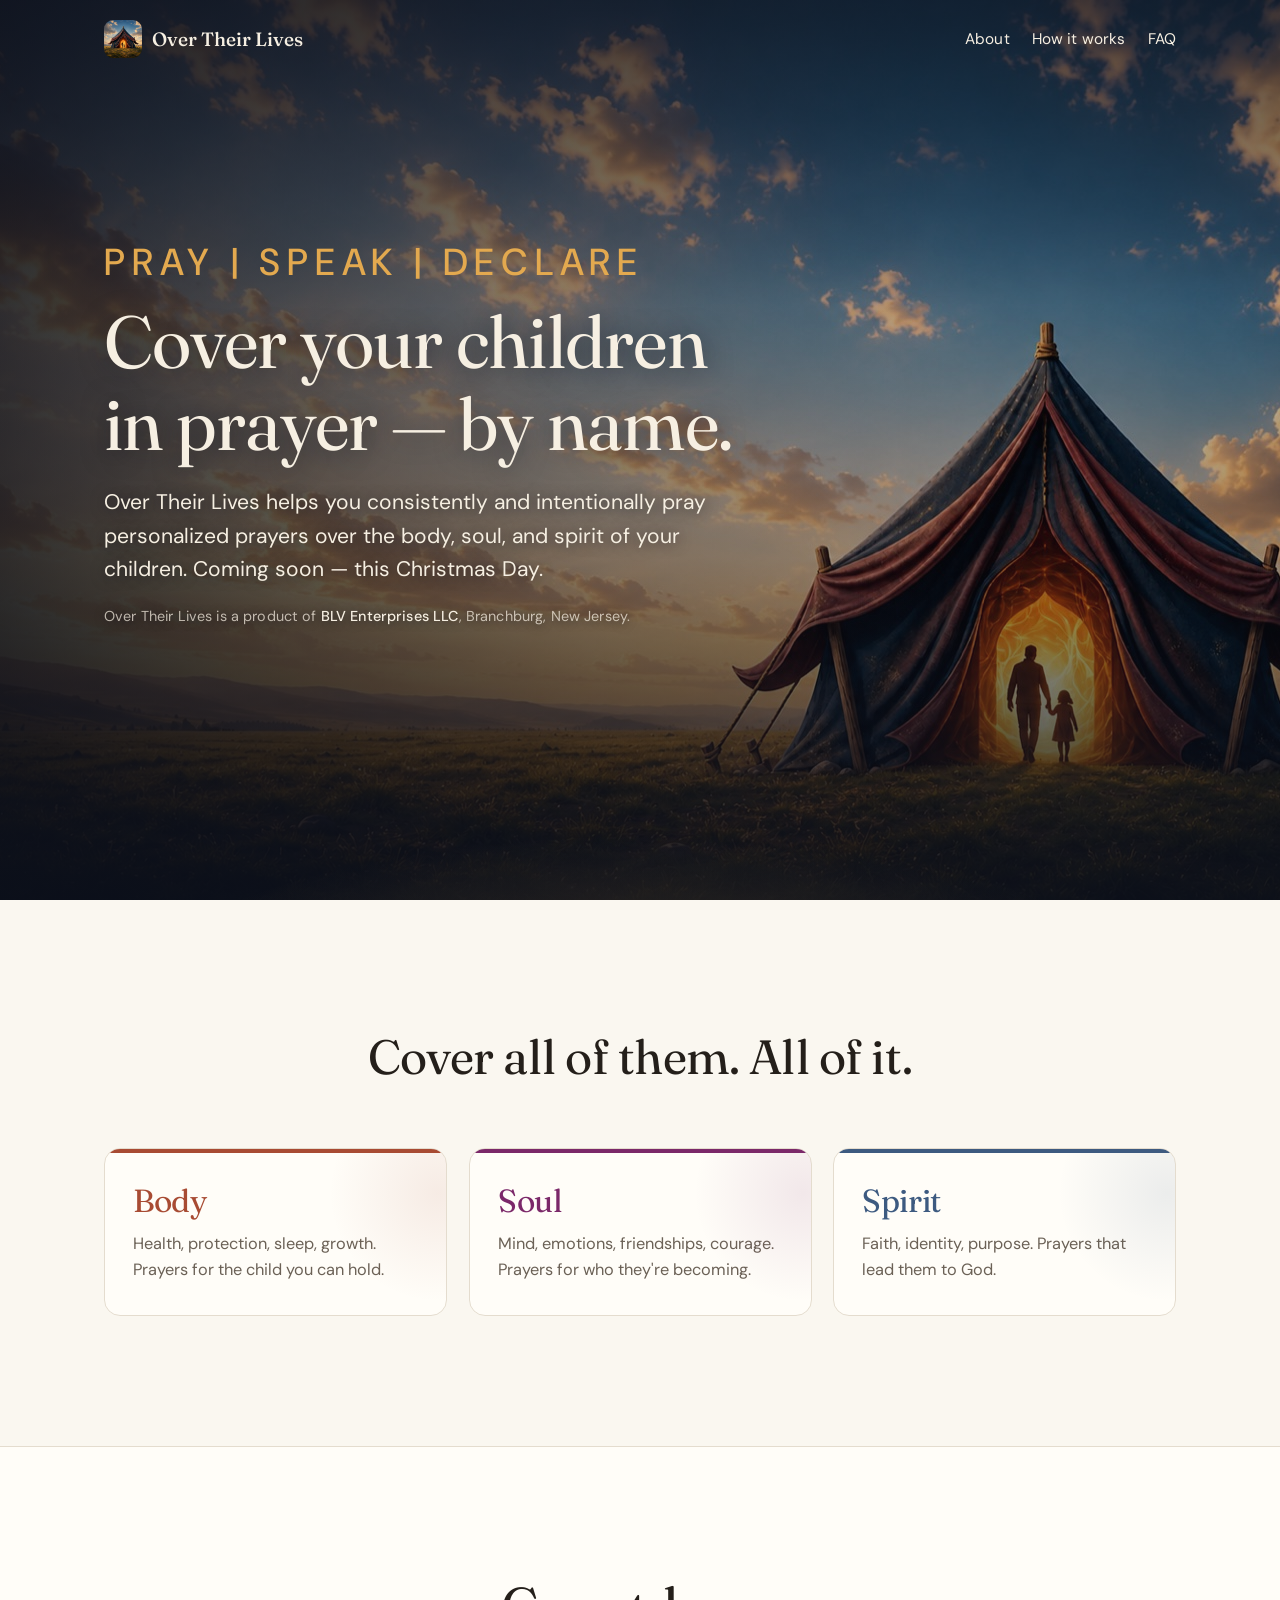
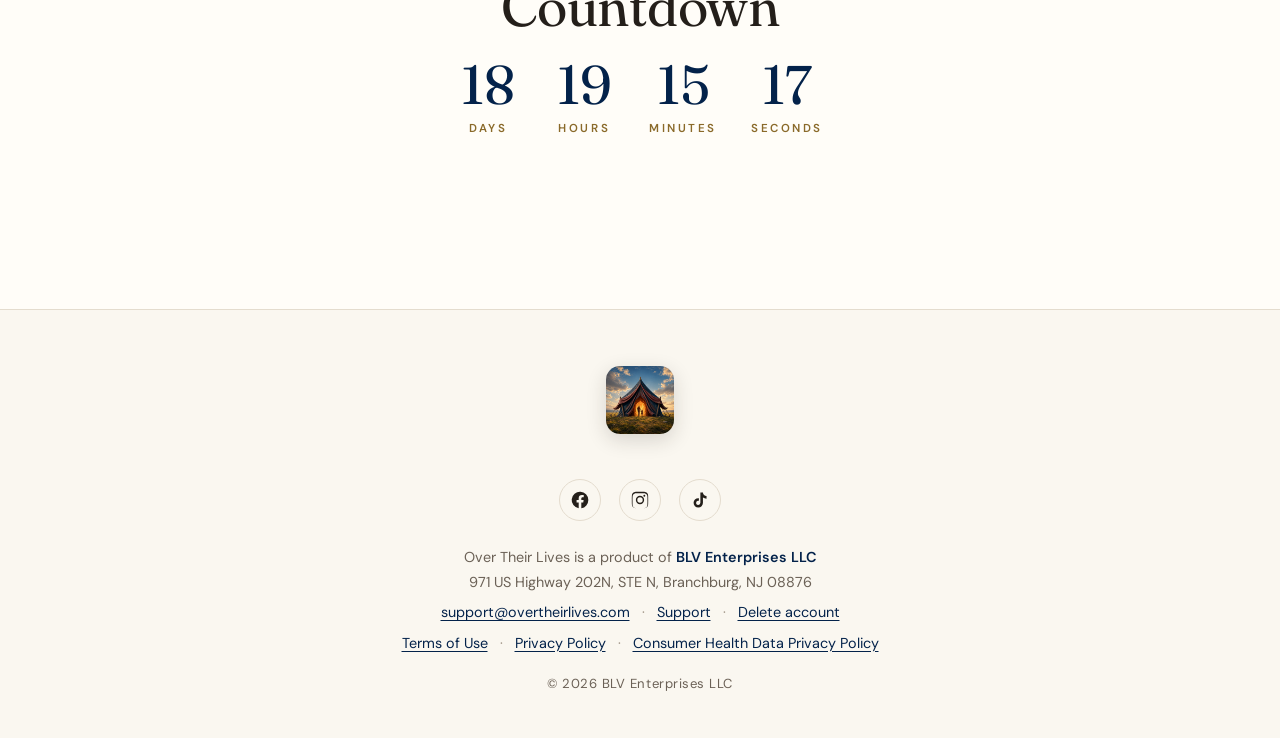
==== commit ca0e0498: "Match the site to the app: Fraunces and DM Sans, the app's light palette - Legal pages: 'On this pag" ====
--- a/index.html
+++ b/index.html
@@ -32,7 +32,7 @@
 <!-- Fonts: system fallback renders instantly; Google Fonts swap in -->
 <link rel="preconnect" href="https://fonts.googleapis.com" />
 <link rel="preconnect" href="https://fonts.gstatic.com" crossorigin />
-<link href="https://fonts.googleapis.com/css2?family=Cormorant+Garamond:wght@500;600&family=Jost:wght@300;400;500&display=swap" rel="stylesheet" />
+<link href="https://fonts.googleapis.com/css2?family=Fraunces:opsz,wght@9..144,400;9..144,500&family=DM+Sans:ital,wght@0,400;0,500;0,600;1,400&display=swap" rel="stylesheet" />
 
 <style>
   :root {
@@ -47,8 +47,18 @@
     --cream-dim:   rgba(246, 239, 226, 0.72);
     --cream-faint: rgba(246, 239, 226, 0.55);
 
-    --serif: "Cormorant Garamond", Georgia, "Times New Roman", serif;
-    --sans:  "Jost", -apple-system, BlinkMacSystemFont, "Segoe UI", Helvetica, Arial, sans-serif;
+    /* the app's palette, for everything below the hero photo */
+    --bg:        #FAF7F0;
+    --surface:   #FFFDF8;
+    --ink:       #241F1A;
+    --ink-soft:  #6B6156;
+    --ink-faint: #9C9083;
+    --brand:     #03224A;
+    --accent:    #8A6A2A;
+    --hair:      #E4DCCE;
+
+    --serif: "Fraunces", Georgia, "Times New Roman", serif;
+    --sans:  "DM Sans", -apple-system, BlinkMacSystemFont, "Segoe UI", Helvetica, Arial, sans-serif;
 
     --maxw: 1120px;
   }
@@ -59,10 +69,10 @@
 
   body {
     margin: 0;
-    background: var(--midnight);
-    color: var(--cream);
+    background: var(--bg);
+    color: var(--ink);
     font-family: var(--sans);
-    font-weight: 300;
+    font-weight: 400;
     line-height: 1.6;
     -webkit-font-smoothing: antialiased;
     text-rendering: optimizeLegibility;
@@ -71,15 +81,15 @@
 
   h1, h2, h3 {
     font-family: var(--serif);
-    font-weight: 600;
+    font-weight: 400;
     line-height: 1.12;
     margin: 0;
-    letter-spacing: 0.2px;
+    letter-spacing: -0.01em;
   }
 
   p { margin: 0; }
 
-  a { color: var(--gold); text-decoration: none; }
+  a { color: var(--brand); text-decoration: none; }
   a:hover { text-decoration: underline; }
 
   .wrap {
@@ -109,7 +119,7 @@
   }
   .hero-nav .nav-logo { display: flex; align-items: center; gap: 10px; text-decoration: none; }
   .hero-nav .nav-logo img { width: 38px; height: 38px; border-radius: 9px; }
-  .hero-nav .nav-brand { font-family: var(--serif); font-size: 1.3rem; font-weight: 600; color: var(--cream); }
+  .hero-nav .nav-brand { font-family: var(--serif); font-size: 1.2rem; font-weight: 500; color: var(--cream); }
   .hero-nav .nav-links { margin-left: auto; display: flex; gap: 22px; }
   .hero-nav .nav-links a {
     font-family: var(--sans); font-weight: 400; font-size: 0.96rem;
@@ -144,6 +154,7 @@
     min-height: 100svh;
     display: flex;
     align-items: center;
+    color: var(--cream);
     /* documented fallback if hero.jpg is missing */
     background:
       radial-gradient(120% 90% at 50% 118%, rgba(227,169,79,0.34) 0%, rgba(227,169,79,0) 55%),
@@ -223,7 +234,7 @@
   .section-pad { padding: clamp(72px, 11vw, 130px) 0; }
 
   /* Body / Soul / Spirit cards */
-  .dims { background: var(--deep-night); }
+  .dims { background: var(--bg); }
   .dims .head {
     text-align: center;
     margin-bottom: clamp(40px, 6vw, 64px);
@@ -238,13 +249,13 @@
   .card {
     position: relative;
     padding: 34px 28px 32px;
-    background: rgba(11,15,26,0.5);
-    border: 1px solid rgba(246,239,226,0.10);
+    background: var(--surface);
+    border: 1px solid var(--hair);
     border-radius: 16px;
     overflow: hidden;
     transition: transform 0.25s ease, border-color 0.25s ease;
   }
-  .card:hover { transform: translateY(-4px); border-color: rgba(246,239,226,0.2); }
+  .card:hover { transform: translateY(-4px); border-color: var(--ink-faint); }
   .card::before {
     content: "";
     position: absolute;
@@ -259,7 +270,7 @@
     width: 220px; height: 220px;
     border-radius: 50%;
     background: radial-gradient(circle, var(--accent) 0%, transparent 70%);
-    opacity: 0.16;
+    opacity: 0.1;
     pointer-events: none;
   }
   .card h3 {
@@ -267,19 +278,18 @@
     margin: 0 0 12px;
     color: var(--accent);
   }
-  .card p { color: var(--cream-dim); font-size: 1.02rem; }
-
-  .card--body   { --accent: #E07A5F; }
-  .card--soul   { --accent: #B24B99; } /* lightened plum for legibility as accent text */
-  .card--spirit { --accent: #6E90C4; } /* lightened navy for legibility as accent text */
+  .card p { color: var(--ink-soft); font-size: 1.02rem; }
+
+  .card--body   { --accent: #A84B33; } /* the app's coral for text */
+  .card--soul   { --accent: #7B2869; }
+  .card--spirit { --accent: #3D5A80; }
 
   /* Founding families / final CTA */
   .founding {
     position: relative;
     text-align: center;
-    background:
-      radial-gradient(80% 120% at 50% 120%, rgba(227,169,79,0.22) 0%, rgba(227,169,79,0) 60%),
-      linear-gradient(180deg, var(--deep-night) 0%, var(--midnight) 100%);
+    background: var(--surface);
+    border-top: 1px solid var(--hair);
   }
   .founding h2 { font-size: clamp(2.1rem, 5vw, 3.4rem); margin-bottom: 20px; }
 
@@ -295,15 +305,17 @@
   .cd-num {
     font-family: var(--serif);
     font-size: clamp(2.2rem, 6vw, 3.4rem);
-    font-weight: 600;
-    color: var(--cream);
+    font-weight: 400;
+    color: var(--brand);
     line-height: 1;
+    font-variant-numeric: tabular-nums;
   }
   .cd-label {
     font-size: 0.72rem;
     text-transform: uppercase;
     letter-spacing: 0.22em;
-    color: var(--gold);
+    font-weight: 600;
+    color: var(--accent);
     margin-top: 8px;
   }
 
@@ -311,8 +323,8 @@
      FOOTER
   ===================================================== */
   footer {
-    background: var(--midnight);
-    border-top: 1px solid rgba(246,239,226,0.08);
+    background: var(--bg);
+    border-top: 1px solid var(--hair);
     padding: 56px 0 44px;
     text-align: center;
   }
@@ -320,7 +332,7 @@
     width: 68px; height: 68px;
     border-radius: 14px;
     margin-bottom: 20px;
-    box-shadow: 0 6px 24px rgba(0,0,0,0.4);
+    box-shadow: 0 6px 20px rgba(36,31,26,0.16);
   }
   .socials {
     display: flex;
@@ -334,26 +346,26 @@
     justify-content: center;
     width: 42px; height: 42px;
     border-radius: 50%;
-    border: 1px solid rgba(246,239,226,0.2);
-    color: var(--cream);
+    border: 1px solid var(--hair);
+    color: var(--ink);
     transition: border-color 0.2s ease, background 0.2s ease, transform 0.2s ease;
   }
-  .socials a:hover { border-color: var(--gold); background: rgba(227,169,79,0.12); transform: translateY(-2px); text-decoration: none; }
+  .socials a:hover { border-color: var(--accent); background: rgba(138,106,42,0.1); transform: translateY(-2px); text-decoration: none; }
   .socials svg { width: 20px; height: 20px; fill: currentColor; }
   .foot-company {
     margin: 4px 0 18px;
     font-size: 0.9rem;
-    color: var(--cream-dim);
+    color: var(--ink-soft);
     line-height: 1.7;
   }
-  .foot-company strong { color: var(--cream); font-weight: 500; }
-  .foot-address { color: var(--cream-faint); }
+  .foot-company strong { color: var(--ink); font-weight: 600; }
+  .foot-address { color: var(--ink-soft); }
   .foot-links { margin-top: 6px; }
-  .foot-links a { color: var(--gold); }
-  .foot-dot { color: var(--cream-faint); margin: 0 8px; }
+  .foot-links a { color: var(--brand); text-decoration: underline; text-underline-offset: 3px; }
+  .foot-dot { color: var(--ink-faint); margin: 0 8px; }
   .foot-line {
     font-size: 0.82rem;
-    color: var(--cream-faint);
+    color: var(--ink-soft);
     letter-spacing: 0.04em;
   }
 
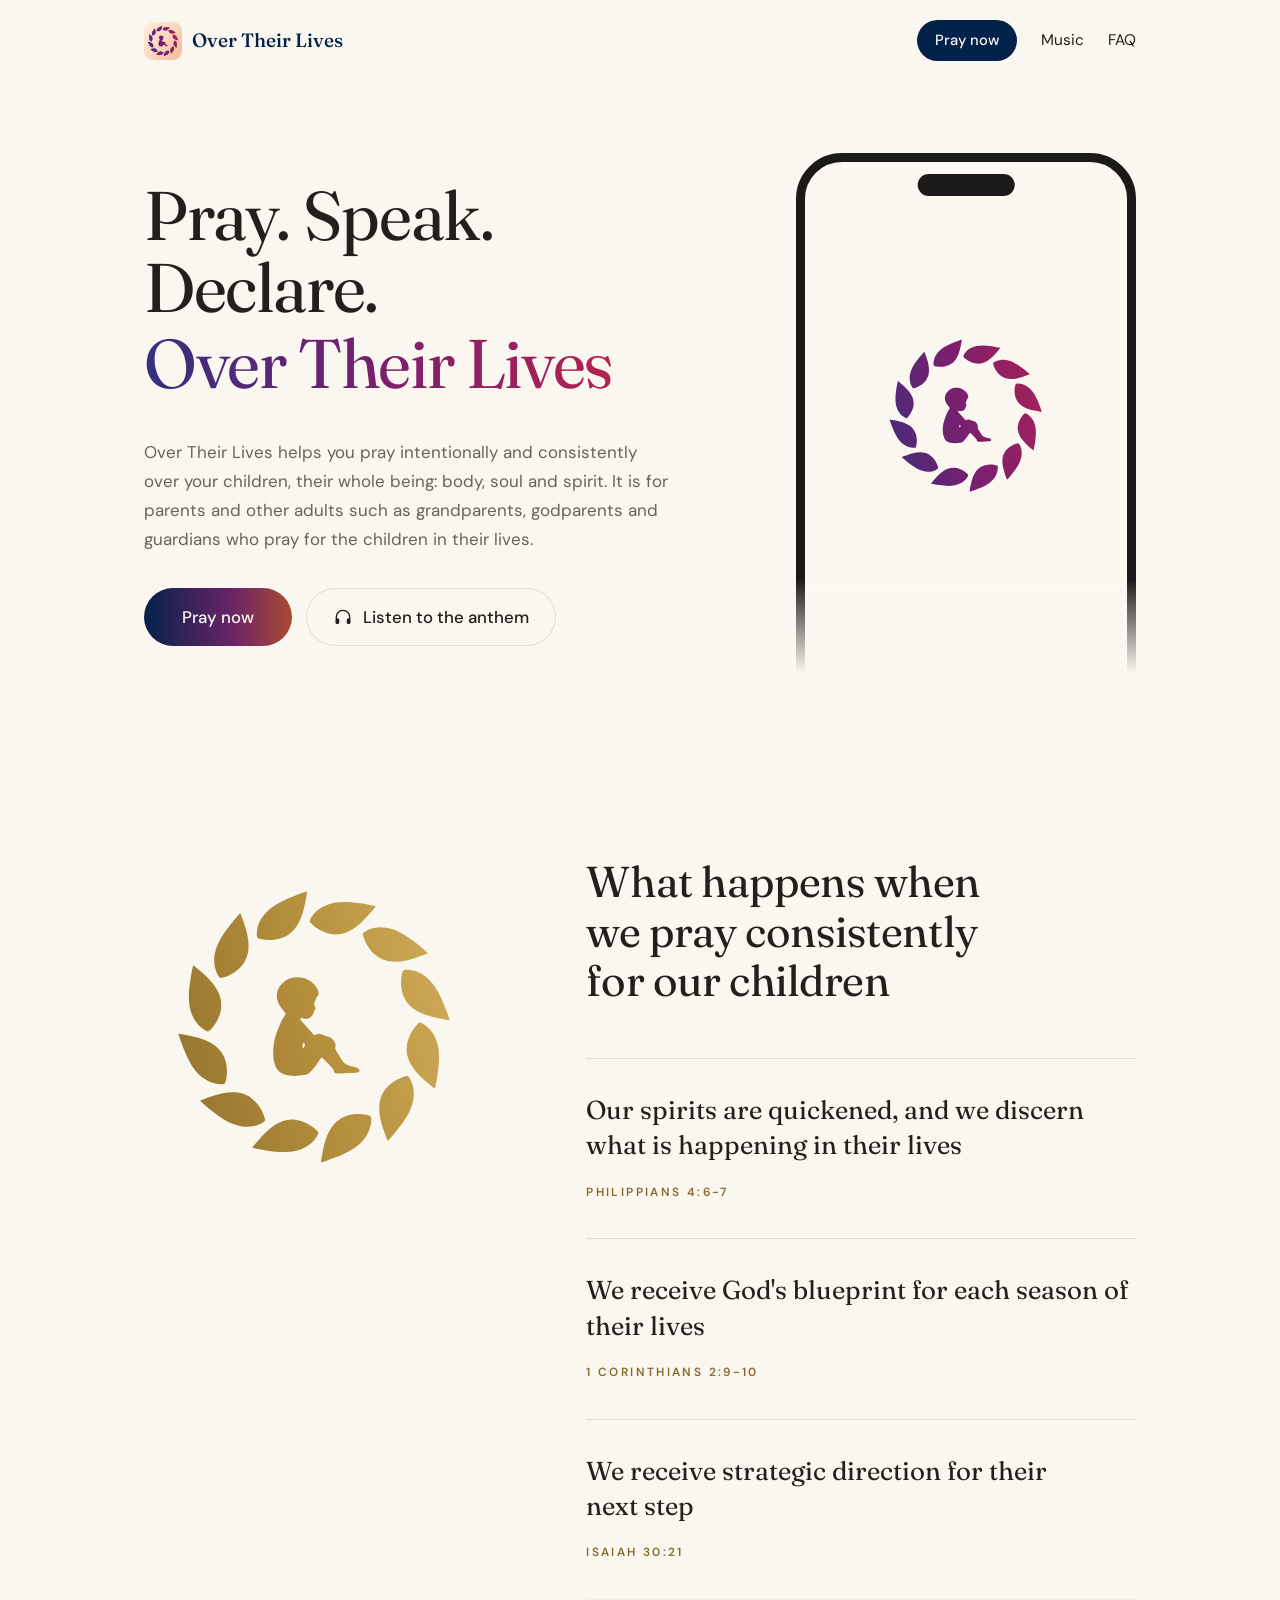
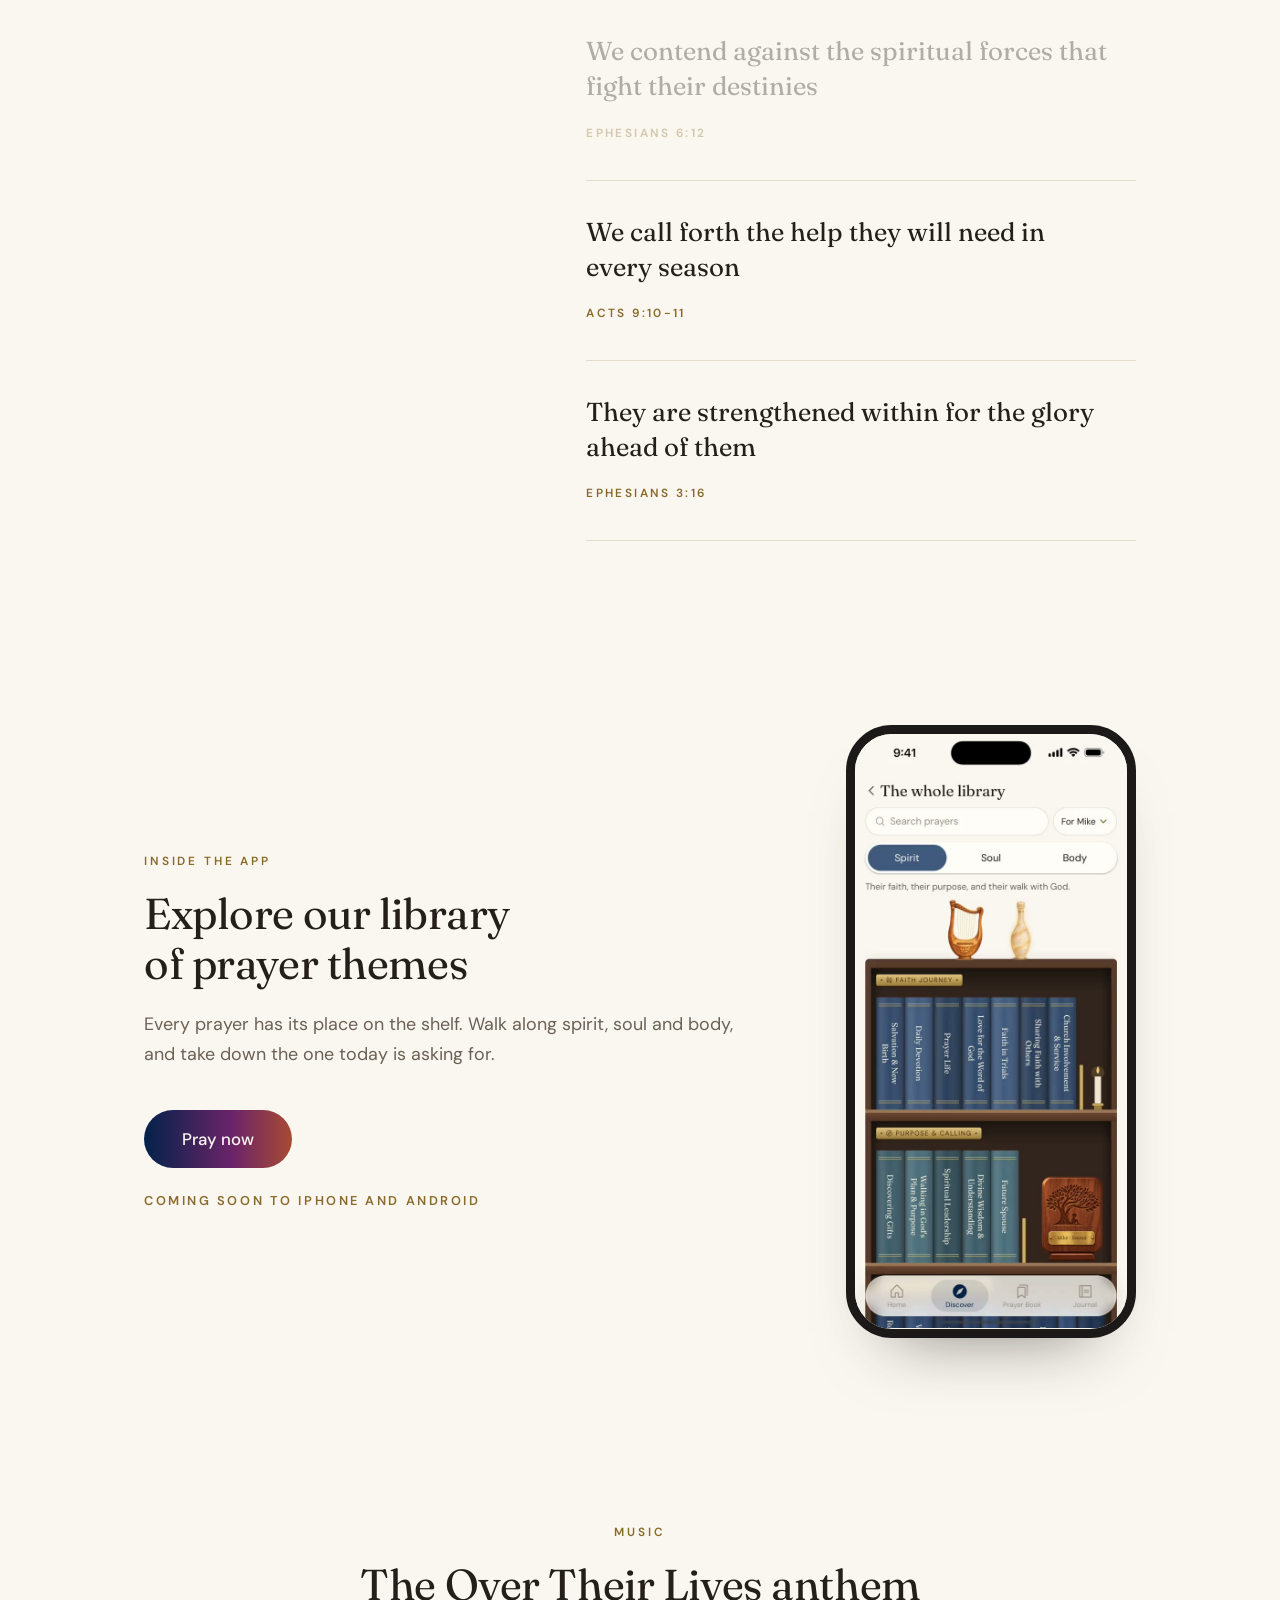
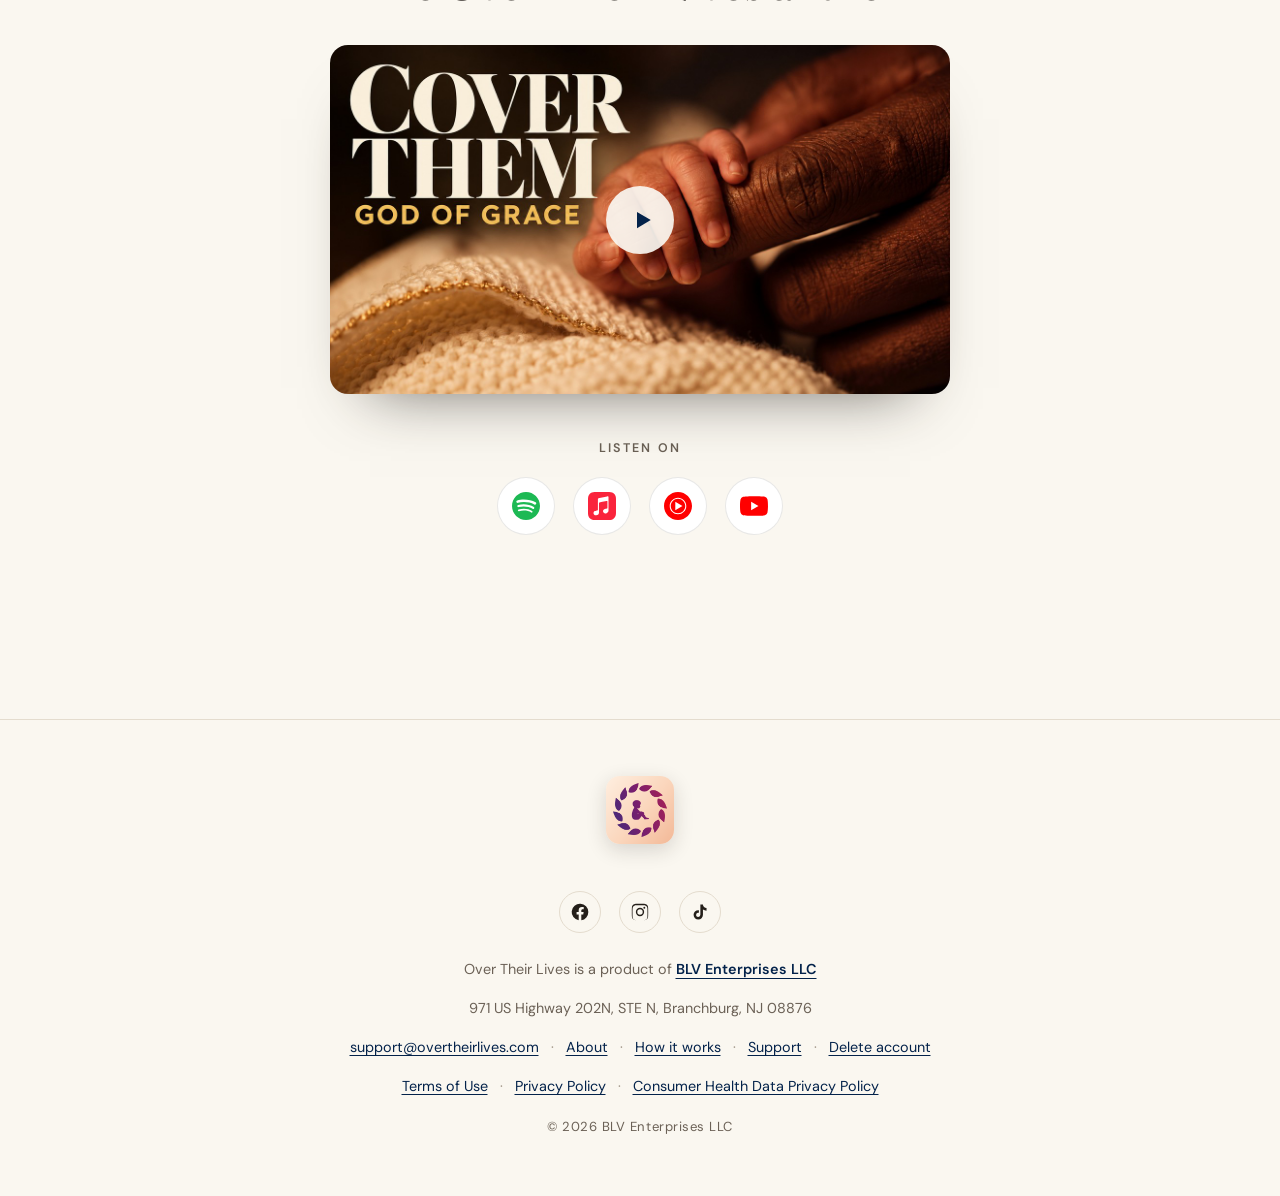
==== commit fbead112: "The new homepage: the wreath welcome, why we pray, the library film, the anthem, and Pray now Co-Aut" ====
--- a/index.html
+++ b/index.html
@@ -6,13 +6,13 @@
 
 <title>Over Their Lives — Prayers That Know Your Child by Name</title>
 <link rel="canonical" href="https://overtheirlives.com/" />
-<meta name="description" content="Over Their Lives helps you consistently and intentionally pray personalized prayers over the body, soul, and spirit of your children. Coming Christmas Day 2026. Built by BLV Enterprises LLC." />
-<meta name="theme-color" content="#0B0F1A" />
+<meta name="description" content="Over Their Lives helps you pray intentionally and consistently over your children, their whole being: body, soul and spirit. Coming soon to iPhone and Android. Built by BLV Enterprises LLC." />
+<meta name="theme-color" content="#FAF7F0" />
 
 <!-- Open Graph -->
 <meta property="og:type" content="website" />
 <meta property="og:title" content="Over Their Lives — Prayers That Know Your Child by Name" />
-<meta property="og:description" content="Personalized prayers for your children — body, soul, and spirit. Launching Christmas Day 2026." />
+<meta property="og:description" content="Personalized prayers for your children — body, soul, and spirit. Coming soon to iPhone and Android." />
 <meta property="og:image" content="assets/og-image.jpg" />
 <meta property="og:image:width" content="1200" />
 <meta property="og:image:height" content="630" />
@@ -22,443 +22,182 @@
 <!-- Twitter -->
 <meta name="twitter:card" content="summary_large_image" />
 <meta name="twitter:title" content="Over Their Lives — Prayers That Know Your Child by Name" />
-<meta name="twitter:description" content="Personalized prayers for your children — body, soul, and spirit. Launching Christmas Day 2026." />
+<meta name="twitter:description" content="Personalized prayers for your children — body, soul, and spirit. Coming soon to iPhone and Android." />
 <meta name="twitter:image" content="assets/og-image.jpg" />
 
 <!-- Favicons -->
-<link rel="icon" href="assets/favicon.png" type="image/png" />
-<link rel="apple-touch-icon" href="assets/apple-touch-icon.png" />
+<link rel="icon" href="/assets/favicon.png" type="image/png" />
+<link rel="apple-touch-icon" href="/assets/apple-touch-icon.png" />
 
 <!-- Fonts: system fallback renders instantly; Google Fonts swap in -->
 <link rel="preconnect" href="https://fonts.googleapis.com" />
 <link rel="preconnect" href="https://fonts.gstatic.com" crossorigin />
-<link href="https://fonts.googleapis.com/css2?family=Fraunces:opsz,wght@9..144,400;9..144,500&family=DM+Sans:ital,wght@0,400;0,500;0,600;1,400&display=swap" rel="stylesheet" />
-
-<style>
-  :root {
-    --midnight:    #0B0F1A;
-    --deep-night:  #1C2A42;
-    --navy:        #3D5A80; /* Spirit */
-    --plum:        #7B2869; /* Soul */
-    --coral:       #E07A5F; /* Body */
-    --gold:        #E3A94F; /* accents / CTA */
-    --gold-soft:   #f0c884;
-    --cream:       #F6EFE2;
-    --cream-dim:   rgba(246, 239, 226, 0.72);
-    --cream-faint: rgba(246, 239, 226, 0.55);
-
-    /* the app's palette, for everything below the hero photo */
-    --bg:        #FAF7F0;
-    --surface:   #FFFDF8;
-    --ink:       #241F1A;
-    --ink-soft:  #6B6156;
-    --ink-faint: #9C9083;
-    --brand:     #03224A;
-    --accent:    #8A6A2A;
-    --hair:      #E4DCCE;
-
-    --serif: "Fraunces", Georgia, "Times New Roman", serif;
-    --sans:  "DM Sans", -apple-system, BlinkMacSystemFont, "Segoe UI", Helvetica, Arial, sans-serif;
-
-    --maxw: 1120px;
-  }
-
-  * { box-sizing: border-box; }
-
-  html { scroll-behavior: smooth; }
-
-  body {
-    margin: 0;
-    background: var(--bg);
-    color: var(--ink);
-    font-family: var(--sans);
-    font-weight: 400;
-    line-height: 1.6;
-    -webkit-font-smoothing: antialiased;
-    text-rendering: optimizeLegibility;
-    overflow-x: hidden;
-  }
-
-  h1, h2, h3 {
-    font-family: var(--serif);
-    font-weight: 400;
-    line-height: 1.12;
-    margin: 0;
-    letter-spacing: -0.01em;
-  }
-
-  p { margin: 0; }
-
-  a { color: var(--brand); text-decoration: none; }
-  a:hover { text-decoration: underline; }
-
-  .wrap {
-    width: 100%;
-    max-width: var(--maxw);
-    margin: 0 auto;
-    padding: 0 24px;
-  }
-
-  .eyebrow {
-    font-family: var(--sans);
-    font-weight: 500;
-    text-transform: uppercase;
-    letter-spacing: 0.18em;
-    font-size: clamp(1rem, 4.6vw, 2.35rem);
-    color: var(--gold);
-    display: block;
-    line-height: 1.1;
-    margin-bottom: 14px;
-  }
-
-  /* ---------- Top nav (overlay on hero) ---------- */
-  .hero-nav { position: absolute; top: 0; left: 0; width: 100%; z-index: 6; }
-  .hero-nav .nav-wrap {
-    max-width: 1120px; margin: 0 auto; padding: 20px 24px;
-    display: flex; align-items: center; gap: 14px;
-  }
-  .hero-nav .nav-logo { display: flex; align-items: center; gap: 10px; text-decoration: none; }
-  .hero-nav .nav-logo img { width: 38px; height: 38px; border-radius: 9px; }
-  .hero-nav .nav-brand { font-family: var(--serif); font-size: 1.2rem; font-weight: 500; color: var(--cream); }
-  .hero-nav .nav-links { margin-left: auto; display: flex; gap: 22px; }
-  .hero-nav .nav-links a {
-    font-family: var(--sans); font-weight: 400; font-size: 0.96rem;
-    color: var(--cream); text-decoration: none; letter-spacing: 0.01em; white-space: nowrap;
-  }
-  .hero-nav .nav-links a:hover { color: var(--gold); }
-  @media (max-width: 480px) {
-    .hero-nav .nav-brand { display: none; }
-    .hero-nav .nav-links { gap: 16px; }
-    .hero-nav .nav-links a { font-size: 0.9rem; }
-    .hero-nav .nav-wrap { padding: 16px 20px; }
-  }
-
-  /* ---------- Reveal-on-scroll ---------- */
-  .reveal {
-    opacity: 0;
-    transform: translateY(22px);
-    transition: opacity 0.9s ease, transform 0.9s ease;
-    will-change: opacity, transform;
-  }
-  .reveal.in { opacity: 1; transform: none; }
-  @media (prefers-reduced-motion: reduce) {
-    .reveal { opacity: 1; transform: none; transition: none; }
-    html { scroll-behavior: auto; }
-  }
-
-  /* =====================================================
-     HERO
-  ===================================================== */
-  .hero {
-    position: relative;
-    min-height: 100svh;
-    display: flex;
-    align-items: center;
-    color: var(--cream);
-    /* documented fallback if hero.jpg is missing */
-    background:
-      radial-gradient(120% 90% at 50% 118%, rgba(227,169,79,0.34) 0%, rgba(227,169,79,0) 55%),
-      linear-gradient(180deg, #0B0F1A 0%, #1C2A42 100%);
-    background-size: cover;
-    background-position: center 42%;
-    overflow: hidden;
-  }
-  .hero__img {
-    position: absolute;
-    inset: 0;
-    width: 100%;
-    height: 100%;
-    object-fit: cover;
-    object-position: center 42%;
-    z-index: 0;
-  }
-  .hero__scrim {
-    position: absolute;
-    inset: 0;
-    z-index: 1;
-    background:
-      linear-gradient(180deg, rgba(11,15,26,0.72) 0%, rgba(11,15,26,0.28) 34%, rgba(11,15,26,0.34) 62%, rgba(11,15,26,0.92) 100%),
-      linear-gradient(90deg, rgba(11,15,26,0.78) 0%, rgba(11,15,26,0.22) 46%, rgba(11,15,26,0) 74%);
-  }
-  /* soft gold glow that breathes gently up from the base */
-  .hero__glow {
-    position: absolute;
-    left: 50%; bottom: -18%;
-    width: 130%; height: 60%;
-    transform: translateX(-50%);
-    z-index: 1;
-    background: radial-gradient(50% 60% at 50% 100%, rgba(227,169,79,0.28) 0%, rgba(227,169,79,0) 70%);
-    pointer-events: none;
-    animation: breathe 7s ease-in-out infinite;
-  }
-  @keyframes breathe {
-    0%, 100% { opacity: 0.65; }
-    50%      { opacity: 1; }
-  }
-  @media (prefers-reduced-motion: reduce) {
-    .hero__glow { animation: none; }
-  }
-
-  .hero__content {
-    position: relative;
-    z-index: 2;
-    padding: 96px 0;
-    max-width: 640px;
-  }
-  .hero h1 {
-    font-size: clamp(2.6rem, 7vw, 4.6rem);
-    margin: 18px 0 20px;
-    text-shadow: 0 2px 26px rgba(11,15,26,0.55);
-  }
-  .hero .subline {
-    font-size: clamp(1.05rem, 2.2vw, 1.32rem);
-    color: var(--cream);
-    max-width: 34em;
-    margin-bottom: 18px;
-    text-shadow: 0 1px 14px rgba(11,15,26,0.6);
-  }
-  .hero-entity {
-    font-size: 0.9rem;
-    color: var(--cream-dim);
-    margin: 0 0 30px;
-    letter-spacing: 0.01em;
-    text-shadow: 0 1px 10px rgba(11,15,26,0.6);
-  }
-  .hero-entity strong { color: var(--cream); font-weight: 500; }
-
-  /* =====================================================
-     SECTIONS
-  ===================================================== */
-  section { position: relative; }
-
-  .section-pad { padding: clamp(72px, 11vw, 130px) 0; }
-
-  /* Body / Soul / Spirit cards */
-  .dims { background: var(--bg); }
-  .dims .head {
-    text-align: center;
-    margin-bottom: clamp(40px, 6vw, 64px);
-  }
-  .dims h2 { font-size: clamp(1.9rem, 4.4vw, 3rem); }
-
-  .cards {
-    display: grid;
-    grid-template-columns: repeat(3, 1fr);
-    gap: 22px;
-  }
-  .card {
-    position: relative;
-    padding: 34px 28px 32px;
-    background: var(--surface);
-    border: 1px solid var(--hair);
-    border-radius: 16px;
-    overflow: hidden;
-    transition: transform 0.25s ease, border-color 0.25s ease;
-  }
-  .card:hover { transform: translateY(-4px); border-color: var(--ink-faint); }
-  .card::before {
-    content: "";
-    position: absolute;
-    top: 0; left: 0;
-    width: 100%; height: 4px;
-    background: var(--accent);
-  }
-  .card::after {
-    content: "";
-    position: absolute;
-    top: -40%; right: -30%;
-    width: 220px; height: 220px;
-    border-radius: 50%;
-    background: radial-gradient(circle, var(--accent) 0%, transparent 70%);
-    opacity: 0.1;
-    pointer-events: none;
-  }
-  .card h3 {
-    font-size: 2rem;
-    margin: 0 0 12px;
-    color: var(--accent);
-  }
-  .card p { color: var(--ink-soft); font-size: 1.02rem; }
-
-  .card--body   { --accent: #A84B33; } /* the app's coral for text */
-  .card--soul   { --accent: #7B2869; }
-  .card--spirit { --accent: #3D5A80; }
-
-  /* Founding families / final CTA */
-  .founding {
-    position: relative;
-    text-align: center;
-    background: var(--surface);
-    border-top: 1px solid var(--hair);
-  }
-  .founding h2 { font-size: clamp(2.1rem, 5vw, 3.4rem); margin-bottom: 20px; }
-
-  /* Countdown */
-  .countdown {
-    display: flex;
-    justify-content: center;
-    gap: clamp(14px, 4vw, 34px);
-    margin: 0 auto 40px;
-    flex-wrap: wrap;
-  }
-  .cd-unit { min-width: 62px; }
-  .cd-num {
-    font-family: var(--serif);
-    font-size: clamp(2.2rem, 6vw, 3.4rem);
-    font-weight: 400;
-    color: var(--brand);
-    line-height: 1;
-    font-variant-numeric: tabular-nums;
-  }
-  .cd-label {
-    font-size: 0.72rem;
-    text-transform: uppercase;
-    letter-spacing: 0.22em;
-    font-weight: 600;
-    color: var(--accent);
-    margin-top: 8px;
-  }
-
-  /* =====================================================
-     FOOTER
-  ===================================================== */
-  footer {
-    background: var(--bg);
-    border-top: 1px solid var(--hair);
-    padding: 56px 0 44px;
-    text-align: center;
-  }
-  .footer-mark {
-    width: 68px; height: 68px;
-    border-radius: 14px;
-    margin-bottom: 20px;
-    box-shadow: 0 6px 20px rgba(36,31,26,0.16);
-  }
-  .socials {
-    display: flex;
-    justify-content: center;
-    gap: 18px;
-    margin: 18px 0 24px;
-  }
-  .socials a {
-    display: inline-flex;
-    align-items: center;
-    justify-content: center;
-    width: 42px; height: 42px;
-    border-radius: 50%;
-    border: 1px solid var(--hair);
-    color: var(--ink);
-    transition: border-color 0.2s ease, background 0.2s ease, transform 0.2s ease;
-  }
-  .socials a:hover { border-color: var(--accent); background: rgba(138,106,42,0.1); transform: translateY(-2px); text-decoration: none; }
-  .socials svg { width: 20px; height: 20px; fill: currentColor; }
-  .foot-company {
-    margin: 4px 0 18px;
-    font-size: 0.9rem;
-    color: var(--ink-soft);
-    line-height: 1.7;
-  }
-  .foot-company strong { color: var(--ink); font-weight: 600; }
-  .foot-address { color: var(--ink-soft); }
-  .foot-links { margin-top: 6px; }
-  .foot-links a { color: var(--brand); text-decoration: underline; text-underline-offset: 3px; }
-  .foot-dot { color: var(--ink-faint); margin: 0 8px; }
-  .foot-line {
-    font-size: 0.82rem;
-    color: var(--ink-soft);
-    letter-spacing: 0.04em;
-  }
-
-  /* =====================================================
-     RESPONSIVE
-  ===================================================== */
-  @media (max-width: 860px) {
-    .cards { grid-template-columns: 1fr; gap: 16px; }
-    .hero__scrim {
-      background:
-        linear-gradient(180deg, rgba(11,15,26,0.66) 0%, rgba(11,15,26,0.35) 40%, rgba(11,15,26,0.94) 100%);
-    }
-    .hero__content { padding: 88px 0 72px; }
-  }
-  @media (max-width: 480px) {
-    .wrap { padding: 0 20px; }
-  }
-</style>
+<link href="https://fonts.googleapis.com/css2?family=Fraunces:opsz,wght@9..144,400;9..144,500&family=DM+Sans:ital,wght@0,400;0,500;0,600;1,400&family=Literata:ital,opsz,wght@0,7..72,400;1,7..72,400&display=swap" rel="stylesheet" />
+
+<link rel="stylesheet" href="/assets/home.css" />
 </head>
 <body>
 
-<!-- ============================ HERO ============================ -->
-<header class="hero" id="top">
-  <nav class="hero-nav" aria-label="Primary">
-    <div class="nav-wrap">
-      <a class="nav-logo" href="/"><img src="assets/mark-256.png" alt="" /><span class="nav-brand">Over Their Lives</span></a>
-      <div class="nav-links">
-        <a href="/about">About</a>
-        <a href="/how-it-works">How it works</a>
-        <a href="/faq">FAQ</a>
-      </div>
-    </div>
-  </nav>
-  <img class="hero__img" src="assets/hero.jpg"
-       alt="A glowing tent standing in an open field at golden hour, a parent leading a child by the hand into the warm light inside — the covering over a family."
-       fetchpriority="high" />
-  <div class="hero__scrim"></div>
-  <div class="hero__glow"></div>
-
-  <div class="wrap">
-    <div class="hero__content">
-      <span class="eyebrow">Pray&nbsp;|&nbsp;Speak&nbsp;|&nbsp;Declare</span>
-      <h1>Cover your children in prayer — by name.</h1>
-      <p class="subline">Over Their Lives helps you consistently and intentionally pray personalized prayers over the body, soul, and spirit of your children. Coming soon — this Christmas Day.</p>
-      <p class="hero-entity">Over Their Lives is a product of <strong>BLV Enterprises LLC</strong>, Branchburg, New Jersey.</p>
-    </div>
+<svg width="0" height="0" style="position:absolute" aria-hidden="true" focusable="false"><defs>
+  <linearGradient id="plum" gradientUnits="userSpaceOnUse" x1="0" y1="1024" x2="1204.7" y2="722.8"><stop offset="0" stop-color="#33307F"/><stop offset="0.5" stop-color="#7B1F6E"/><stop offset="1" stop-color="#B5234F"/></linearGradient>
+  <linearGradient id="gold" gradientUnits="userSpaceOnUse" x1="0" y1="1024" x2="1204.7" y2="722.8"><stop offset="0" stop-color="#8A6A2A"/><stop offset="0.55" stop-color="#B8923E"/><stop offset="1" stop-color="#D9B665"/></linearGradient>
+</defs></svg>
+
+<header class="site-nav">
+  <div class="nav-wrap">
+    <a class="nav-logo" href="/"><img src="/assets/mark-256.png" alt="" /><span class="nav-brand">Over Their Lives</span></a>
+    <nav class="nav-links" aria-label="Primary">
+      <button class="nav-pray" type="button" data-pray hidden>Pray now</button>
+      <a href="#music">Music</a>
+      <a href="/faq">FAQ</a>
+    </nav>
   </div>
 </header>
 
-<!-- ============ BODY · SOUL · SPIRIT ============ -->
-<section class="dims section-pad">
-  <div class="wrap">
-    <div class="head reveal">
-      <h2>Cover all of them. All of it.</h2>
-    </div>
-    <div class="cards">
-      <div class="card card--body reveal">
-        <h3>Body</h3>
-        <p>Health, protection, sleep, growth. Prayers for the child you can hold.</p>
-      </div>
-      <div class="card card--soul reveal">
-        <h3>Soul</h3>
-        <p>Mind, emotions, friendships, courage. Prayers for who they're becoming.</p>
-      </div>
-      <div class="card card--spirit reveal">
-        <h3>Spirit</h3>
-        <p>Faith, identity, purpose. Prayers that lead them to God.</p>
-      </div>
+<main>
+<div class="hero">
+  <div class="hero-words">
+    <h1>Pray. Speak. Declare. <span class="otl">Over Their Lives</span></h1>
+    <p class="what">Over Their Lives helps you pray intentionally and consistently over your children, their whole being: body, soul and spirit. It is for parents and other adults such as grandparents, godparents and guardians who pray for the children in their lives.</p>
+    <div class="hero-acts">
+      <button class="btn" type="button" id="pray-now" data-pray hidden>Pray now</button>
+      <a class="btn quiet" href="#music"><svg viewBox="0 0 24 24" aria-hidden="true"><path d="M4 14v-2a8 8 0 0 1 16 0v2" fill="none" stroke="currentColor" stroke-width="1.6" stroke-linecap="round"/><rect x="3" y="13.5" width="4.5" height="7" rx="2" fill="currentColor"/><rect x="16.5" y="13.5" width="4.5" height="7" rx="2" fill="currentColor"/></svg>Listen to the anthem</a>
+    </div>
+  </div>
+  <div class="hero-phone">
+    <div class="phone-crop">
+      <div class="device">
+        <div class="scene" id="scene">
+          <div class="mark wreath" id="h-mark"><img src="/assets/mark.svg" alt="A child seated inside a wreath of leaves, the Over Their Lives mark"></div>
+          <p class="tag rise in" id="h-tag">PRAY · SPEAK · DECLARE</p>
+          <img class="wordmark rise in" id="h-word" src="/assets/wordmark.png" alt="">
+          <div class="slot">
+            <div class="soon" id="h-soon"><p>Coming soon</p></div>
+          </div>
+        </div>
+      </div>
+    </div>
+  </div>
+</div>
+
+<!-- Pray now, step by step -->
+<div class="sheet" id="sheet" role="dialog" aria-modal="true" aria-labelledby="step-h" hidden>
+  <div class="sheet-in">
+    <div class="sheet-top">
+      <div class="dots" aria-hidden="true"><i id="dot-1" class="on"></i><i id="dot-2"></i></div>
+      <button class="x" type="button" id="sheet-close">Close</button>
+    </div>
+
+    <div class="step" id="step-1">
+      <h2 id="step-h">Who are you praying for?</h2>
+      <p class="lede">Their name will be written into the prayer.</p>
+      <div class="field">
+        <label for="child-name">Your child's name</label>
+        <input id="child-name" type="text" maxlength="30" placeholder="Their name" autocapitalize="words" autocomplete="off" spellcheck="false">
+        <p class="private">The name stays on this page. It is never sent to us.</p>
+      </div>
+      <div class="field">
+        <span class="lab" id="lab-g">You are praying for</span>
+        <div class="row" role="group" aria-labelledby="lab-g">
+          <button class="chip" type="button" id="g-female" data-g="female" aria-pressed="false">A daughter</button>
+          <button class="chip" type="button" id="g-male" data-g="male" aria-pressed="false">A son</button>
+        </div>
+      </div>
+    </div>
+
+    <div class="step" id="step-2" hidden>
+      <h2>What would you like to pray?</h2>
+      <p class="lede" id="step-2-lede">Choose one to begin with.</p>
+      <div class="topics" id="topics" role="group" aria-label="Prayers"></div>
+    </div>
+
+    <div class="step-foot">
+      <button class="btn quiet" type="button" id="step-back" hidden>Back</button>
+      <button class="btn" type="button" id="step-next" disabled>Continue</button>
+    </div>
+  </div>
+</div>
+
+<!-- The prayer room -->
+<div class="room" id="room" role="dialog" aria-modal="true" aria-labelledby="p-title" style="background-image:url(/assets/rooms/secret-place.jpg)" hidden>
+  <div class="room-in">
+    <div class="room-top"><span>The Secret Place</span><button class="x" type="button" id="room-close">Leave</button></div>
+    <div class="music-row" role="group" aria-label="Music to pray with">
+      <span class="lab">Music</span>
+      <button class="tune" type="button" data-track="piano" id="tune-piano" aria-pressed="false">Piano</button>
+      <button class="tune" type="button" data-track="acoustic" id="tune-acoustic" aria-pressed="false">Acoustic</button>
+      <button class="tune" type="button" data-track="cello-strings" id="tune-cello" aria-pressed="false">Cello &amp; Strings</button>
+      <button class="tune" type="button" data-track="flute" id="tune-flute" aria-pressed="false">Flute</button>
+      <button class="tune" type="button" data-track="contemporary" id="tune-contemporary" aria-pressed="false">Contemporary</button>
+    </div>
+    <p class="src" id="p-src"></p>
+    <h2 id="p-title"></h2>
+    <p class="words" id="p-words"></p>
+    <div class="room-end">
+      <p id="p-after"></p>
+      <button class="btn amen" type="button" id="amen">Amen</button>
+    </div>
+  </div>
+  <audio id="player" loop preload="none"></audio>
+</div>
+
+<section class="wide" id="why">
+  <div class="why">
+    <div class="why-mark"><div class="why-stick"><div class="wreath ghost" id="why-wreath" data-fill="gold"><img src="/assets/mark.svg" alt=""></div></div></div>
+    <div>
+      <h2>What happens when we pray consistently for our children</h2>
+      <ol class="reasons" id="reasons">
+      <li><div class="mini wreath" data-fill="gold" aria-hidden="true"></div><div><p>Our spirits are quickened, and we discern what is happening in their lives</p><cite>Philippians 4:6-7</cite></div></li>
+      <li><div class="mini wreath" data-fill="gold" aria-hidden="true"></div><div><p>We receive God's blueprint for each season of their lives</p><cite>1 Corinthians 2:9-10</cite></div></li>
+      <li><div class="mini wreath" data-fill="gold" aria-hidden="true"></div><div><p>We receive strategic direction for their next step</p><cite>Isaiah 30:21</cite></div></li>
+      <li><div class="mini wreath" data-fill="gold" aria-hidden="true"></div><div><p>We contend against the spiritual forces that fight their destinies</p><cite>Ephesians 6:12</cite></div></li>
+      <li><div class="mini wreath" data-fill="gold" aria-hidden="true"></div><div><p>We call forth the help they will need in every season</p><cite>Acts 9:10-11</cite></div></li>
+      <li><div class="mini wreath" data-fill="gold" aria-hidden="true"></div><div><p>They are strengthened within for the glory ahead of them</p><cite>Ephesians 3:16</cite></div></li>
+      </ol>
     </div>
   </div>
 </section>
 
-<!-- ============ FOUNDING FAMILIES (final ask) ============ -->
-<section class="founding section-pad" id="join">
-  <div class="wrap">
-    <h2 class="reveal">Countdown</h2>
-
-    <!-- Gentle countdown to Dec 25, 2026 -->
-    <div class="countdown reveal" data-countdown aria-label="Time until launch on December 25, 2026">
-      <div class="cd-unit"><div class="cd-num" data-days>—</div><div class="cd-label">Days</div></div>
-      <div class="cd-unit"><div class="cd-num" data-hours>—</div><div class="cd-label">Hours</div></div>
-      <div class="cd-unit"><div class="cd-num" data-mins>—</div><div class="cd-label">Minutes</div></div>
-      <div class="cd-unit"><div class="cd-num" data-secs>—</div><div class="cd-label">Seconds</div></div>
+<section class="wide" id="library">
+  <div class="lib">
+    <div class="lib-head">
+      <span class="eyebrow">Inside the app</span>
+      <h2>Explore our library of prayer themes</h2>
+      <p class="lede">Every prayer has its place on the shelf. Walk along spirit, soul and body, and take down the one today is asking for.</p>
+    </div>
+    <div class="lib-phone">
+      <div class="device film">
+        <video id="lib-film" src="/assets/screens/library.mp4" poster="/assets/screens/library.jpg" width="600" height="1300" muted playsinline loop preload="none" aria-label="The app's library: shelves of prayer themes for spirit, soul and body"></video>
+      </div>
+    </div>
+    <div class="lib-tail">
+      <button class="btn" type="button" data-pray hidden>Pray now</button>
+      <p class="soon-line">Coming soon to iPhone and Android</p>
     </div>
   </div>
 </section>
 
-<!-- ============ FOOTER ============ -->
+<section class="col center" id="music">
+  <span class="eyebrow">Music</span>
+  <h2>The Over Their Lives anthem</h2>
+  <a class="anthem" href="https://www.youtube.com/watch?v=VAlxYkmvqX4" target="_blank" rel="noopener" aria-label="Watch Cover Them, God of Grace on YouTube">
+    <img src="/assets/anthem.jpg" width="1280" height="720" loading="lazy" alt="Cover Them, God of Grace: a baby's hand holding an adult's finger">
+    <span class="play" aria-hidden="true"><svg viewBox="0 0 24 24"><path d="M8 5.5v13l11-6.5z" fill="currentColor"/></svg></span>
+  </a>
+  <p class="lab2">Listen on</p>
+  <div class="row mid">
+    <a class="svc" href="https://open.spotify.com/album/6XILZambaRVtXyQWE9tn6c" target="_blank" rel="noopener" aria-label="Listen on Spotify" title="Spotify" style="color:#1DB954"><svg viewBox="0 0 24 24" aria-hidden="true"><path fill="currentColor" d="M12 0C5.4 0 0 5.4 0 12s5.4 12 12 12 12-5.4 12-12S18.66 0 12 0zm5.521 17.34c-.24.359-.66.48-1.021.24-2.82-1.74-6.36-2.101-10.561-1.141-.418.122-.779-.179-.899-.539-.12-.421.18-.78.54-.9 4.56-1.021 8.52-.6 11.64 1.32.42.18.479.659.301 1.02zm1.44-3.3c-.301.42-.841.6-1.262.3-3.239-1.98-8.159-2.58-11.939-1.38-.479.12-1.02-.12-1.14-.6-.12-.48.12-1.021.6-1.141C9.6 9.9 15 10.561 18.72 12.84c.361.181.54.78.241 1.2zm.12-3.36C15.24 8.4 8.82 8.16 5.16 9.301c-.6.179-1.2-.181-1.38-.721-.18-.601.18-1.2.72-1.381 4.26-1.26 11.28-1.02 15.721 1.621.539.3.719 1.02.419 1.56-.299.421-1.02.599-1.559.3z"/></svg></a>
+    <a class="svc" href="https://music.apple.com/us/album/cover-them-god-of-grace/6823025105?i=6823025106" target="_blank" rel="noopener" aria-label="Listen on Apple Music" title="Apple Music" style="color:#FA243C"><svg viewBox="0 0 24 24" aria-hidden="true"><path fill="currentColor" d="M23.994 6.124a9.23 9.23 0 00-.24-2.19c-.317-1.31-1.062-2.31-2.18-3.043a5.022 5.022 0 00-1.877-.726 10.496 10.496 0 00-1.564-.15c-.04-.003-.083-.01-.124-.013H5.986c-.152.01-.303.017-.455.026-.747.043-1.49.123-2.193.4-1.336.53-2.3 1.452-2.865 2.78-.192.448-.292.925-.363 1.408-.056.392-.088.785-.1 1.18 0 .032-.007.062-.01.093v12.223c.01.14.017.283.027.424.05.815.154 1.624.497 2.373.65 1.42 1.738 2.353 3.234 2.801.42.127.856.187 1.293.228.555.053 1.11.06 1.667.06h11.03a12.5 12.5 0 001.57-.1c.822-.106 1.596-.35 2.295-.81a5.046 5.046 0 001.88-2.207c.186-.42.293-.87.37-1.324.113-.675.138-1.358.137-2.04-.002-3.8 0-7.595-.003-11.393zm-6.423 3.99v5.712c0 .417-.058.827-.244 1.206-.29.59-.76.962-1.388 1.14-.35.1-.706.157-1.07.173-.95.045-1.773-.6-1.943-1.536a1.88 1.88 0 011.038-2.022c.323-.16.67-.25 1.018-.324.378-.082.758-.153 1.134-.24.274-.063.457-.23.51-.516a.904.904 0 00.02-.193c0-1.815 0-3.63-.002-5.443a.725.725 0 00-.026-.185c-.04-.15-.15-.243-.304-.234-.16.01-.318.035-.475.066-.76.15-1.52.303-2.28.456l-2.325.47-1.374.278c-.016.003-.032.01-.048.013-.277.077-.377.203-.39.49-.002.042 0 .086 0 .13-.002 2.602 0 5.204-.003 7.805 0 .42-.047.836-.215 1.227-.278.64-.77 1.04-1.434 1.233-.35.1-.71.16-1.075.172-.96.036-1.755-.6-1.92-1.544-.14-.812.23-1.685 1.154-2.075.357-.15.73-.232 1.108-.31.287-.06.575-.116.86-.177.383-.083.583-.323.6-.714v-.15c0-2.96 0-5.922.002-8.882 0-.123.013-.25.042-.37.07-.285.273-.448.546-.518.255-.066.515-.112.774-.165.733-.15 1.466-.296 2.2-.444l2.27-.46c.67-.134 1.34-.27 2.01-.403.22-.043.442-.088.663-.106.31-.025.523.17.554.482.008.073.012.148.012.223.002 1.91.002 3.822 0 5.732z"/></svg></a>
+    <a class="svc" href="https://music.youtube.com/playlist?list=OLAK5uy_n568XpVnjNhpLB8JaMfnWeDK0HvfOkK2Q" target="_blank" rel="noopener" aria-label="Listen on YouTube Music" title="YouTube Music" style="color:#FF0000"><svg viewBox="0 0 24 24" aria-hidden="true"><path fill="currentColor" d="M12 0C5.376 0 0 5.376 0 12s5.376 12 12 12 12-5.376 12-12S18.624 0 12 0zm0 19.104c-3.924 0-7.104-3.18-7.104-7.104S8.076 4.896 12 4.896s7.104 3.18 7.104 7.104-3.18 7.104-7.104 7.104zm0-13.332c-3.432 0-6.228 2.796-6.228 6.228S8.568 18.228 12 18.228s6.228-2.796 6.228-6.228S15.432 5.772 12 5.772zM9.684 15.54V8.46L15.816 12l-6.132 3.54z"/></svg></a>
+    <a class="svc" href="https://www.youtube.com/watch?v=TLfDm8TxuEI" target="_blank" rel="noopener" aria-label="Listen on YouTube" title="YouTube" style="color:#FF0000"><svg viewBox="0 0 24 24" aria-hidden="true"><path fill="currentColor" d="M23.498 6.186a3.016 3.016 0 0 0-2.122-2.136C19.505 3.545 12 3.545 12 3.545s-7.505 0-9.377.505A3.017 3.017 0 0 0 .502 6.186C0 8.07 0 12 0 12s0 3.93.502 5.814a3.016 3.016 0 0 0 2.122 2.136c1.871.505 9.376.505 9.376.505s7.505 0 9.377-.505a3.015 3.015 0 0 0 2.122-2.136C24 15.93 24 12 24 12s0-3.93-.502-5.814zM9.545 15.568V8.432L15.818 12l-6.273 3.568z"/></svg></a>
+  </div>
+</section>
+</main>
+
 <footer>
   <div class="wrap">
-    <img class="footer-mark" src="assets/mark-256.png" alt="Over Their Lives mark" />
+    <img class="footer-mark" src="/assets/mark-256.png" alt="Over Their Lives mark" />
     <div class="socials">
-      <!-- [NANA DECIDES: exact profile URLs] -->
       <a href="https://www.facebook.com/overtheirlives" aria-label="Over Their Lives on Facebook" target="_blank" rel="noopener">
         <svg viewBox="0 0 24 24" aria-hidden="true"><path d="M22 12a10 10 0 1 0-11.56 9.88v-6.99H7.9V12h2.54V9.8c0-2.5 1.49-3.89 3.78-3.89 1.09 0 2.24.2 2.24.2v2.46h-1.26c-1.24 0-1.63.77-1.63 1.56V12h2.78l-.44 2.89h-2.34v6.99A10 10 0 0 0 22 12z"/></svg>
       </a>
@@ -475,6 +214,10 @@
       <p class="foot-links">
         <a href="mailto:support@overtheirlives.com">support@overtheirlives.com</a>
         <span class="foot-dot" aria-hidden="true">·</span>
+<a href="/about">About</a>
+        <span class="foot-dot" aria-hidden="true">·</span>
+        <a href="/how-it-works">How it works</a>
+        <span class="foot-dot" aria-hidden="true">·</span>
         <a href="/support">Support</a>
         <span class="foot-dot" aria-hidden="true">·</span>
         <a href="/delete-account">Delete account</a>
@@ -491,51 +234,6 @@
   </div>
 </footer>
 
-<script>
-  /* ---------- Reveal on scroll ---------- */
-  (function () {
-    var els = document.querySelectorAll('.reveal');
-    if (!('IntersectionObserver' in window)) {
-      els.forEach(function (el) { el.classList.add('in'); });
-      return;
-    }
-    var io = new IntersectionObserver(function (entries) {
-      entries.forEach(function (e) {
-        if (e.isIntersecting) { e.target.classList.add('in'); io.unobserve(e.target); }
-      });
-    }, { threshold: 0.14 });
-    els.forEach(function (el) { io.observe(el); });
-  })();
-
-  /* ---------- Countdown to Christmas Day 2026 ---------- */
-  (function () {
-    var box = document.querySelector('[data-countdown]');
-    if (!box) return;
-    // Launch: Dec 25, 2026, 00:00 local time.
-    var target = new Date(2026, 11, 25, 0, 0, 0).getTime();
-    var elD = box.querySelector('[data-days]');
-    var elH = box.querySelector('[data-hours]');
-    var elM = box.querySelector('[data-mins]');
-    var elS = box.querySelector('[data-secs]');
-
-    function pad(n) { return (n < 10 ? '0' : '') + n; }
-
-    function tick() {
-      var diff = target - Date.now();
-      if (diff <= 0) {
-        elD.textContent = elH.textContent = elM.textContent = elS.textContent = '00';
-        box.setAttribute('aria-label', 'Over Their Lives has launched.');
-        return;
-      }
-      var s = Math.floor(diff / 1000);
-      elD.textContent = Math.floor(s / 86400);
-      elH.textContent = pad(Math.floor((s % 86400) / 3600));
-      elM.textContent = pad(Math.floor((s % 3600) / 60));
-      elS.textContent = pad(s % 60);
-    }
-    tick();
-    setInterval(tick, 1000);
-  })();
-</script>
+<script src="/assets/home.js" defer></script>
 </body>
 </html>
--- a/assets/home.css
+++ b/assets/home.css
@@ -0,0 +1,259 @@
+/* Homepage. Layout: one quiet column on the app's paper. Each section is a single idea with a lot of air around it. */
+:root {
+  --bg: #FAF7F0; --surface: #FFFDF8; --ink: #241F1A; --ink-soft: #6B6156; --ink-faint: #9C9083;
+  --brand: #03224A; --accent: #8A6A2A; --hair: #E4DCCE;
+  --spirit: #3D5A80; --soul: #7B2869; --body-ink: #A84B33;
+  --title: "Fraunces", Georgia, "Times New Roman", serif;
+  --text: "DM Sans", -apple-system, "Segoe UI", Helvetica, Arial, sans-serif;
+  --prayer: "Literata", Georgia, "Times New Roman", serif;
+  --gutter-l: max(24px, env(safe-area-inset-left, 0px)); --gutter-r: max(24px, env(safe-area-inset-right, 0px));
+  --air: clamp(96px, 16vw, 184px);
+  color-scheme: light;
+}
+* { box-sizing: border-box; }
+html { scroll-behavior: smooth; }
+body { margin: 0; background: var(--bg); color: var(--ink); font-family: var(--text); font-size: 17px; line-height: 1.7; -webkit-font-smoothing: antialiased; }
+a { color: var(--brand); text-underline-offset: 4px; }
+a:focus-visible, button:focus-visible, input:focus-visible { outline: 2px solid var(--brand); outline-offset: 3px; border-radius: 6px; }
+.col { max-width: 720px; margin: 0 auto; padding-left: var(--gutter-l); padding-right: var(--gutter-r); }
+.wide { max-width: 1040px; margin: 0 auto; padding-left: var(--gutter-l); padding-right: var(--gutter-r); }
+section { padding-block: var(--air) 0; }
+h2 { font-family: var(--title); font-weight: 400; font-size: clamp(1.9rem, 4.6vw, 2.7rem); line-height: 1.15; letter-spacing: -.01em; margin: 0 0 20px; text-wrap: balance; }
+.lede { font-size: 1.12rem; color: var(--ink-soft); margin: 0; max-width: 34em; }
+.center { text-align: center; }
+.center .lede { margin-inline: auto; }
+.eyebrow { font-size: .74rem; font-weight: 600; letter-spacing: .24em; text-transform: uppercase; color: var(--accent); display: block; margin-bottom: 18px; }
+
+/* hero: words on the left, the app's welcome playing on a phone to the right */
+.hero { max-width: 1040px; margin: 0 auto; padding: clamp(28px, 6vw, 72px) var(--gutter-r) 0 var(--gutter-l); display: grid; grid-template-columns: minmax(0, 1fr) minmax(0, 340px); gap: clamp(32px, 7vw, 96px); align-items: center; }
+.hero-words h1 { margin: 0 0 26px; }
+.hero-words h1 img { width: min(380px, 100%); height: auto; display: block; }
+.hero-words .what { font-family: var(--title); font-size: clamp(1.35rem, 2.6vw, 1.7rem); line-height: 1.4; margin: 0 0 18px; max-width: 22em; text-wrap: pretty; }
+.hero-words .who { color: var(--ink-soft); margin: 0 0 34px; max-width: 30em; }
+.hero-words .soon-line { font-size: .8rem; font-weight: 600; letter-spacing: .2em; text-transform: uppercase; color: var(--accent); margin: 22px 0 0; }
+.btn { font: inherit; font-weight: 500; font-size: 1.05rem; color: var(--bg); background: linear-gradient(90deg, #03224A 0%, #6B2468 60%, #A84B33 100%); border: none; border-radius: 999px; padding: 15px 38px; cursor: pointer; transition: filter .2s, transform .15s; }
+.btn:hover { filter: brightness(1.1); }
+.btn:active { transform: translateY(1px); }
+.btn[disabled] { opacity: .4; cursor: default; filter: none; }
+.btn.quiet { background: transparent; color: var(--ink); border: 1px solid var(--hair); }
+.phone-crop { height: clamp(400px, 56vw, 520px); overflow: hidden; -webkit-mask-image: linear-gradient(#000 82%, transparent); mask-image: linear-gradient(#000 82%, transparent); }
+.device { width: 100%; aspect-ratio: 9 / 19; border: 9px solid #1c1a18; border-radius: 46px; background: var(--bg); position: relative; overflow: hidden; }
+.device::before { content: ""; position: absolute; top: 12px; left: 50%; width: 30%; height: 22px; transform: translateX(-50%); background: #1c1a18; border-radius: 999px; z-index: 2; }
+.scene { position: absolute; inset: 0; padding: 74px 26px 0; text-align: center; transition: opacity 1s ease; }
+.scene .tree { width: 62%; height: auto; display: block; margin: 0 auto; }
+.scene .tag { font-family: var(--prayer); font-size: .62rem; letter-spacing: .3em; color: var(--ink-soft); margin: 18px 0 0; padding-left: .3em; }
+.scene .wordmark { width: 78%; height: auto; display: block; margin: 8px auto 0; }
+.slot { position: relative; margin-top: 34px; min-height: 9em; }
+.verse, .soon { position: absolute; inset: 0; transition: opacity 1s ease; }
+.verse p { font-family: var(--prayer); font-style: italic; font-size: .92rem; line-height: 1.75; margin: 0; text-align: left; }
+.verse .ghost { visibility: hidden; }
+.verse .live { position: absolute; inset: 0 0 auto 0; }
+.verse .cursor { color: var(--accent); font-style: normal; }
+.verse .ref { font-family: var(--text); font-style: normal; font-size: .62rem; letter-spacing: .22em; color: var(--ink-soft); margin-top: 8px; text-align: left; transition: opacity .6s ease; }
+.soon p { font-family: var(--title); font-size: 1.5rem; line-height: 1.25; margin: 18px 0 0; }
+.rise { opacity: 0; transform: translateY(18px); transition: opacity .9s ease, transform .9s ease; }
+.rise.in { opacity: 1; transform: none; }
+.tree.rise { transform: translateY(60px) scale(.95); transition-duration: 1s; transition-timing-function: cubic-bezier(.65,0,.35,1); opacity: 1; }
+.tree.rise.in { transform: none; }
+.hide { opacity: 0; }
+@media (max-width: 760px) { .hero { grid-template-columns: 1fr; } .hero-phone { max-width: 300px; margin: 0 auto; width: 100%; } }
+
+/* pray now: the questions, then the prayer room */
+.sheet { position: fixed; inset: 0; z-index: 50; background: var(--bg); overflow-y: auto; padding: env(safe-area-inset-top, 0px) 0 env(safe-area-inset-bottom, 0px); }
+.sheet-in { max-width: 620px; margin: 0 auto; min-height: 100%; display: flex; flex-direction: column; padding: 26px var(--gutter-r) 40px var(--gutter-l); }
+.sheet-top { display: flex; align-items: center; justify-content: space-between; margin-bottom: clamp(32px, 9vh, 96px); }
+.sheet-top .dots { display: flex; gap: 8px; }
+.sheet-top .dots i { width: 28px; height: 3px; border-radius: 2px; background: var(--hair); }
+.sheet-top .dots i.on { background: var(--brand); }
+.x { font: inherit; font-size: .95rem; color: var(--ink-soft); background: none; border: none; cursor: pointer; padding: 8px 4px; }
+.step h2 { font-size: clamp(1.8rem, 5vw, 2.4rem); margin-bottom: 12px; }
+.step .lede { margin-bottom: 44px; }
+.field { margin-bottom: 36px; }
+.field label, .field .lab { display: block; font-size: .78rem; font-weight: 600; letter-spacing: .14em; text-transform: uppercase; color: var(--ink-soft); margin-bottom: 12px; }
+.row { display: flex; flex-wrap: wrap; gap: 12px; }
+#child-name { font: inherit; font-family: var(--title); font-size: 1.6rem; color: var(--ink); background: transparent; border: none; border-bottom: 1px solid var(--ink-faint); padding: 6px 2px 10px; width: min(100%, 340px); border-radius: 0; }
+#child-name::placeholder { color: var(--ink-faint); }
+#child-name:focus { outline: none; border-bottom-color: var(--brand); box-shadow: 0 1px 0 var(--brand); }
+.private { font-size: .88rem; color: var(--ink-soft); margin: 12px 0 0; }
+.chip { font: inherit; font-size: .95rem; color: var(--ink); background: transparent; border: 1px solid var(--hair); border-radius: 999px; padding: 10px 20px; cursor: pointer; transition: background .2s, border-color .2s, color .2s; }
+.chip:hover { border-color: var(--ink-faint); }
+.chip[aria-pressed="true"] { background: var(--brand); border-color: var(--brand); color: var(--bg); }
+.chip small { display: block; font-size: .74rem; color: var(--ink-soft); }
+.chip[aria-pressed="true"] small { color: rgba(250,247,240,.72); }
+.topics { display: grid; grid-template-columns: repeat(auto-fill, minmax(250px, 1fr)); gap: 12px; }
+.topics .chip { border-radius: 14px; text-align: left; padding: 14px 18px; line-height: 1.35; }
+.step-foot { margin-top: auto; padding-top: 36px; display: flex; gap: 14px; align-items: center; }
+
+.room { position: fixed; inset: 0; z-index: 60; background: #0b1524 center / cover no-repeat; color: #FAF7F0; overflow-y: auto; }
+.room::before { content: ""; position: fixed; inset: 0; background: linear-gradient(180deg, rgba(5,14,30,.78) 0%, rgba(5,14,30,.7) 40%, rgba(5,14,30,.9) 100%); }
+.room-in { position: relative; max-width: 620px; margin: 0 auto; padding: calc(26px + env(safe-area-inset-top, 0px)) var(--gutter-r) 80px var(--gutter-l); }
+.room-top { display: flex; justify-content: space-between; align-items: center; font-size: .78rem; letter-spacing: .2em; text-transform: uppercase; color: rgba(250,247,240,.7); margin-bottom: clamp(48px, 12vh, 120px); }
+.room .x { color: rgba(250,247,240,.8); letter-spacing: 0; text-transform: none; }
+.room .src { font-family: var(--prayer); font-size: .74rem; letter-spacing: .26em; text-transform: uppercase; color: #E3B866; margin: 0 0 14px; }
+.room h2 { color: #FAF7F0; font-size: clamp(1.9rem, 5vw, 2.5rem); margin-bottom: 40px; text-shadow: 0 1px 12px rgba(0,0,0,.5); }
+.room .words { font-family: var(--prayer); font-size: 1.22rem; line-height: 1.95; white-space: pre-line; margin: 0; text-shadow: 0 1px 10px rgba(0,0,0,.55); }
+.room .words .nm { color: #E3B866; }
+.room-end { margin-top: 64px; padding-top: 28px; border-top: 1px solid rgba(250,247,240,.2); }
+.room-end p { color: rgba(250,247,240,.78); margin: 0 0 22px; }
+.room .btn.amen { background: #FAF7F0; color: #03224A; }
+.music-bar { position: sticky; top: 0; z-index: 2; margin: 0 calc(-1 * var(--gutter-r)) 0 calc(-1 * var(--gutter-l)); padding: 10px var(--gutter-r) 10px var(--gutter-l); }
+.music-row { display: flex; flex-wrap: wrap; gap: 8px; align-items: center; margin-bottom: 40px; }
+.music-row .lab { font-size: .74rem; letter-spacing: .18em; text-transform: uppercase; color: rgba(250,247,240,.7); margin-right: 6px; }
+.tune { font: inherit; font-size: .88rem; color: #FAF7F0; background: rgba(250,247,240,.08); border: 1px solid rgba(250,247,240,.28); border-radius: 999px; padding: 7px 15px; cursor: pointer; }
+.tune:hover { border-color: rgba(250,247,240,.6); }
+.tune[aria-pressed="true"] { background: #E3B866; border-color: #E3B866; color: #1c1a18; }
+.room a:focus-visible, .room button:focus-visible { outline-color: #E3B866; }
+
+/* body soul spirit */
+.three { display: grid; grid-template-columns: repeat(3, 1fr); gap: clamp(28px, 5vw, 64px); margin-top: 64px; }
+.three h3 { font-family: var(--title); font-weight: 400; font-size: 1.7rem; margin: 0 0 10px; }
+.three p { margin: 0; color: var(--ink-soft); }
+.three .b h3 { color: var(--body-ink); } .three .s h3 { color: var(--soul); } .three .p h3 { color: var(--spirit); }
+@media (max-width: 760px) { .three { grid-template-columns: 1fr; } }
+
+/* quiet lines */
+.lines { list-style: none; margin: 44px 0 0; padding: 0; display: grid; gap: 0; }
+.lines li { padding: 20px 0; border-top: 1px solid var(--hair); font-family: var(--title); font-size: 1.3rem; }
+.lines li:last-child { border-bottom: 1px solid var(--hair); }
+
+/* closing */
+.badges { display: flex; flex-wrap: wrap; justify-content: center; gap: 14px; margin-top: 36px; }
+.badge { display: inline-flex; flex-direction: column; align-items: flex-start; min-width: 176px; padding: 11px 20px; border-radius: 12px; border: 1px solid var(--hair); background: var(--surface); line-height: 1.2; }
+.badge small { font-size: .7rem; letter-spacing: .08em; text-transform: uppercase; color: var(--ink-soft); }
+.badge b { font-weight: 500; font-size: 1.05rem; color: var(--ink); }
+@media (prefers-reduced-motion: reduce) { html { scroll-behavior: auto; } .rise, .scene, .verse, .soon { transition: none; } }
+
+/* nav */
+.site-nav .nav-wrap { max-width: 1040px; margin: 0 auto; padding: 20px var(--gutter-r) 20px var(--gutter-l); display: flex; align-items: center; gap: 12px; }
+.nav-logo { display: flex; align-items: center; gap: 10px; text-decoration: none; }
+.nav-logo img { width: 38px; height: 38px; border-radius: 9px; }
+.nav-brand { font-family: var(--title); font-size: 1.2rem; font-weight: 500; color: var(--brand); }
+.nav-links { margin-left: auto; display: flex; gap: 24px; }
+.nav-links a { font-size: .96rem; color: var(--ink); text-decoration: none; white-space: nowrap; }
+.nav-links a:hover { color: var(--accent); }
+@media (max-width: 480px) { .nav-brand { display: none; } .nav-links { gap: 16px; } .nav-links a { font-size: .9rem; } }
+
+/* a first glimpse */
+.glimpse { display: grid; grid-template-columns: minmax(0, 1fr) minmax(0, 270px); gap: clamp(32px, 8vw, 110px); align-items: center; }
+.phone { aspect-ratio: 600 / 1300; border-radius: 38px; border: 8px solid #1c1a18; background: var(--surface); overflow: hidden; box-shadow: 0 40px 70px -46px rgba(36,31,26,.6); }
+.phone img { width: 100%; height: 100%; object-fit: cover; display: block; }
+@media (max-width: 700px) { .glimpse { grid-template-columns: 1fr; } .glimpse .phone { max-width: 250px; margin: 0 auto; width: 100%; } }
+
+.wrap { max-width: 1040px; margin: 0 auto; padding-left: var(--gutter-l); padding-right: var(--gutter-r); }
+/* =====================================================
+   FOOTER
+===================================================== */
+footer {
+  margin-top: var(--air);
+  background: var(--bg);
+  border-top: 1px solid var(--hair);
+  padding: 56px 0 44px;
+  text-align: center;
+}
+.footer-mark {
+  width: 68px; height: 68px;
+  border-radius: 14px;
+  margin-bottom: 20px;
+  box-shadow: 0 6px 20px rgba(36,31,26,0.16);
+}
+.socials {
+  display: flex;
+  justify-content: center;
+  gap: 18px;
+  margin: 18px 0 24px;
+}
+.socials a {
+  display: inline-flex;
+  align-items: center;
+  justify-content: center;
+  width: 42px; height: 42px;
+  border-radius: 50%;
+  border: 1px solid var(--hair);
+  color: var(--ink);
+  transition: border-color 0.2s ease, background 0.2s ease, transform 0.2s ease;
+}
+.socials a:hover { border-color: var(--accent); background: rgba(138,106,42,0.1); transform: translateY(-2px); text-decoration: none; }
+.socials svg { width: 20px; height: 20px; fill: currentColor; }
+.foot-company {
+  margin: 4px 0 18px;
+  font-size: 0.9rem;
+  color: var(--ink-soft);
+  line-height: 1.7;
+}
+.foot-company strong { color: var(--ink); font-weight: 600; }
+.foot-address { color: var(--ink-soft); }
+.foot-links { margin-top: 6px; }
+.foot-links a { color: var(--brand); text-decoration: underline; text-underline-offset: 3px; }
+.foot-dot { color: var(--ink-faint); margin: 0 8px; }
+.foot-line {
+  font-size: 0.82rem;
+  color: var(--ink-soft);
+  letter-spacing: 0.04em;
+}
+
+/* ===== November 2026 layout: the sketch ===== */
+/* hero */
+.hero-words h1 { font-family: var(--title); font-weight: 400; font-size: clamp(2.5rem, 6vw, 4.3rem); line-height: 1.05; letter-spacing: -.02em; margin: 0 0 28px; text-wrap: balance; }
+.hero-words h1 .otl { display: block; padding: .06em .08em .14em 0; background: linear-gradient(90deg, #33307F, #7B1F6E 50%, #B5234F); -webkit-background-clip: text; background-clip: text; color: transparent; width: fit-content; }
+.hero-words .what { font-family: var(--text); font-size: 1.06rem; line-height: 1.7; color: var(--ink-soft); margin: 0 0 34px; max-width: 31em; }
+.hero-acts { display: flex; flex-wrap: wrap; gap: 14px; align-items: center; }
+a.btn { text-decoration: none; display: inline-flex; align-items: center; gap: 10px; }
+a.btn svg { width: 20px; height: 20px; flex: none; }
+.btn.quiet { padding: 14px 26px; }
+.btn.quiet:hover { border-color: var(--ink-faint); filter: none; }
+.wreath svg, .wreath img { width: 100%; height: 100%; display: block; overflow: visible; }
+.wreath .lf { transform-box: fill-box; transform-origin: center; transition: opacity .5s ease, transform .5s cubic-bezier(.2,.7,.2,1); }
+.wreath .lf.off { opacity: 0; transform: scale(.55); }
+.wreath.ghost .lf.off { opacity: .1; transform: none; }
+.scene .mark { width: 62%; aspect-ratio: 1; margin: 0 auto; transition: transform 1s cubic-bezier(.65,0,.35,1); }
+.scene .mark.alone { transform: translateY(96px) scale(1.14); }
+.nav-pray { font: inherit; font-size: .92rem; font-weight: 500; color: var(--bg); background: var(--brand); border: none; border-radius: 999px; padding: 8px 18px; cursor: pointer; white-space: nowrap; }
+.nav-links { align-items: center; }
+@media (max-width: 760px) { .hero-phone { margin-top: 12px; } }
+
+/* why we pray */
+.why { display: grid; grid-template-columns: minmax(0, 340px) minmax(0, 1fr); gap: clamp(40px, 8vw, 120px); align-items: start; }
+.why-mark { height: 100%; }
+.why-stick { position: sticky; top: calc(50vh - 170px); }
+.why-stick .wreath { width: 100%; aspect-ratio: 1; }
+.why h2 { max-width: 15em; }
+.reasons { list-style: none; margin: 52px 0 0; padding: 0; }
+.reasons li { padding: 34px 0; border-top: 1px solid var(--hair); transition: opacity .7s ease; }
+.reasons li:last-child { border-bottom: 1px solid var(--hair); }
+.reasons p { font-family: var(--title); font-size: clamp(1.28rem, 2.3vw, 1.62rem); line-height: 1.36; margin: 0 0 12px; text-wrap: pretty; }
+.reasons cite { font-style: normal; font-size: .74rem; font-weight: 600; letter-spacing: .2em; text-transform: uppercase; color: var(--accent); }
+.reasons.js li { opacity: .34; }
+.reasons.js li.on { opacity: 1; }
+.mini { display: none; }
+@media (max-width: 820px) {
+  .why { grid-template-columns: 1fr; }
+  .why-mark { display: none; }
+  .reasons li { display: grid; grid-template-columns: 54px minmax(0, 1fr); gap: 18px; align-items: start; padding: 28px 0; }
+  .mini { display: block; width: 54px; height: 54px; margin-top: 2px; }
+}
+
+/* the library */
+.lib { display: grid; grid-template-columns: minmax(0, 1fr) minmax(0, 290px); grid-template-areas: "head phone" "tail phone"; column-gap: clamp(32px, 8vw, 110px); align-items: center; }
+.lib-head { grid-area: head; align-self: end; } .lib-tail { grid-area: tail; align-self: start; margin-top: 40px; } .lib-phone { grid-area: phone; }
+.lib .device { box-shadow: 0 40px 70px -46px rgba(36,31,26,.6); }
+.device.film::before { display: none; }
+.device.film video { position: absolute; inset: 0; width: 100%; height: 100%; object-fit: cover; display: block; background: var(--bg); }
+.lib .soon-line { font-size: .8rem; font-weight: 600; letter-spacing: .2em; text-transform: uppercase; color: var(--accent); margin: 22px 0 0; }
+@media (max-width: 760px) {
+  .lib { grid-template-columns: 1fr; grid-template-areas: "head" "phone" "tail"; }
+  .lib-phone { max-width: 270px; width: 100%; margin: 44px auto 0; }
+}
+
+/* music */
+.row.mid { justify-content: center; margin-top: 30px; }
+.anthem { position: relative; display: block; margin: 36px auto 0; max-width: 620px; border-radius: 18px; overflow: hidden; box-shadow: 0 34px 60px -40px rgba(36,31,26,.7); }
+.anthem img { display: block; width: 100%; height: auto; transition: transform .6s ease; }
+.anthem:hover img { transform: scale(1.02); }
+.anthem .play { position: absolute; left: 50%; top: 50%; width: 68px; height: 68px; margin: -34px 0 0 -34px; border-radius: 50%; background: rgba(250,247,240,.92); color: var(--brand); display: flex; align-items: center; justify-content: center; }
+.anthem .play svg { width: 30px; height: 30px; margin-left: 3px; }
+.lab2 { font-size: .78rem; font-weight: 600; letter-spacing: .18em; text-transform: uppercase; color: var(--ink-soft); margin: 44px 0 0; }
+.lab2 + .row.mid { margin-top: 18px; gap: 18px; }
+.svc { width: 58px; height: 58px; border-radius: 50%; background: #fff; border: 1px solid rgba(36,31,26,.1); display: flex; align-items: center; justify-content: center; transition: transform .25s ease, box-shadow .25s ease; }
+.svc svg { width: 28px; height: 28px; }
+.svc:hover { transform: translateY(-2px); box-shadow: 0 14px 24px -16px rgba(36,31,26,.55); }
+@media (prefers-reduced-motion: reduce) { .wreath .lf, .scene .mark, .reasons li { transition: none; } }
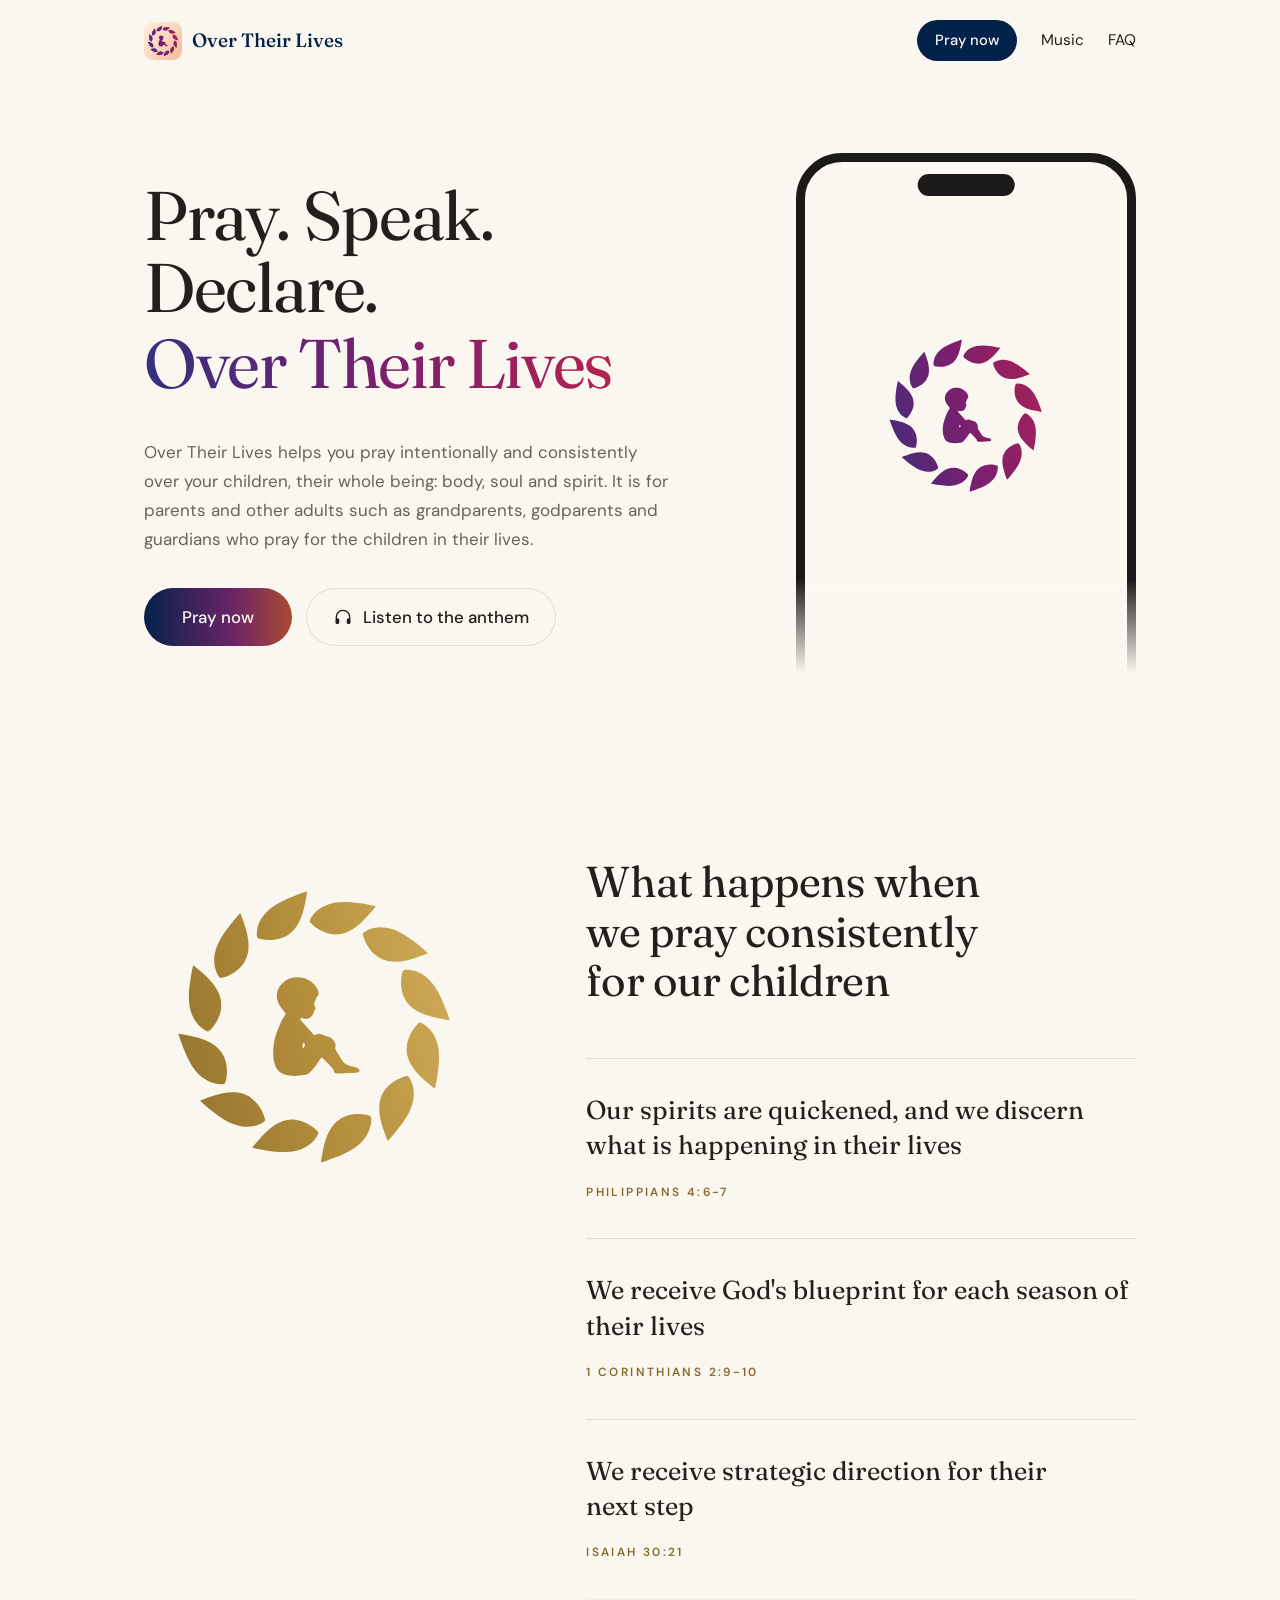
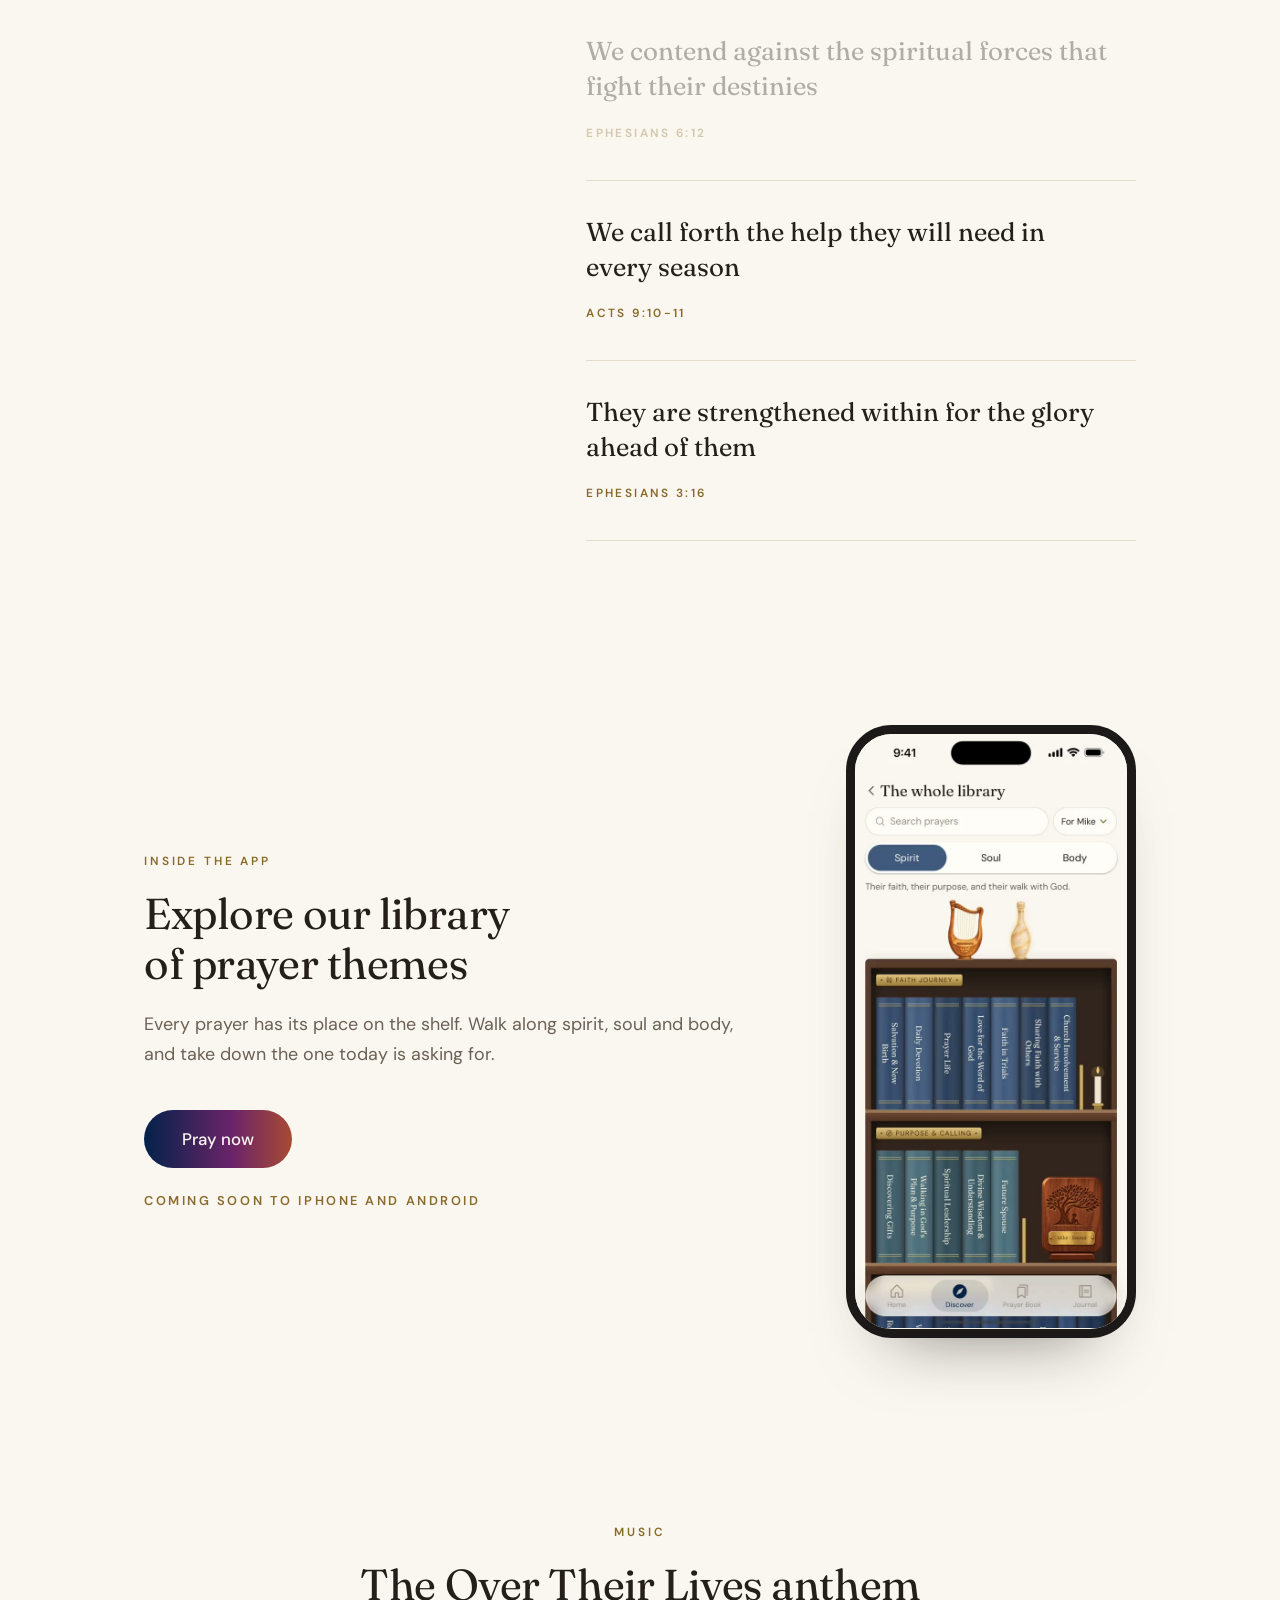
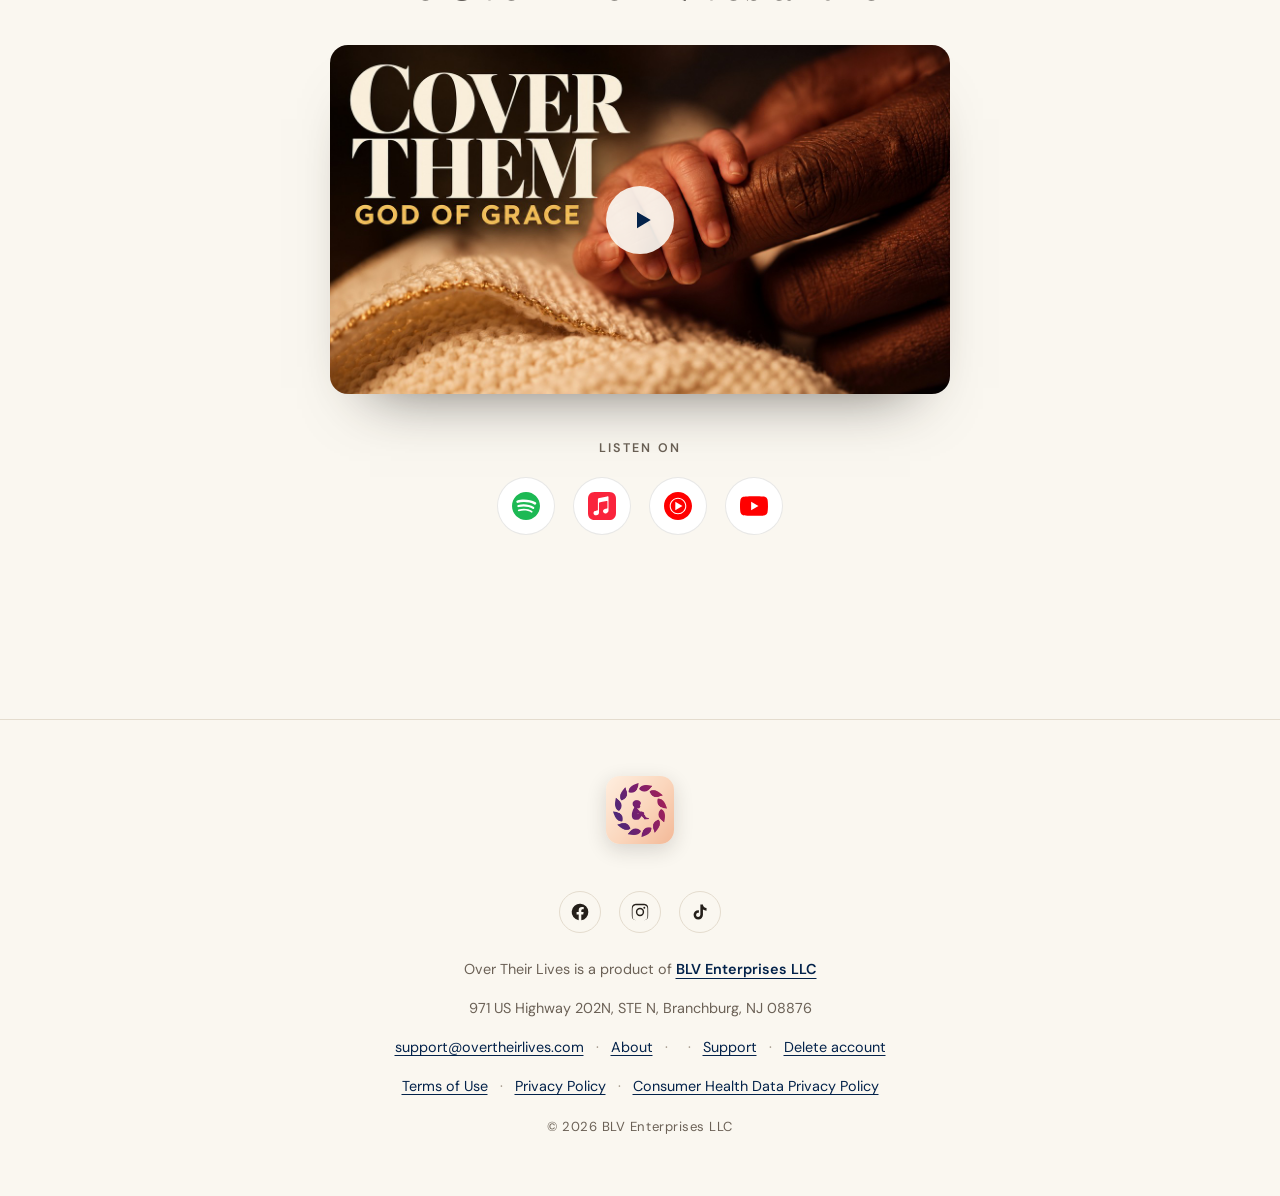
==== commit bdd102a0: "How it works comes off the site, and About and FAQ say coming soon Co-Authored-By: Claude Fable 5.2 " ====
--- a/index.html
+++ b/index.html
@@ -216,7 +216,6 @@
         <span class="foot-dot" aria-hidden="true">·</span>
 <a href="/about">About</a>
         <span class="foot-dot" aria-hidden="true">·</span>
-        <a href="/how-it-works">How it works</a>
         <span class="foot-dot" aria-hidden="true">·</span>
         <a href="/support">Support</a>
         <span class="foot-dot" aria-hidden="true">·</span>
